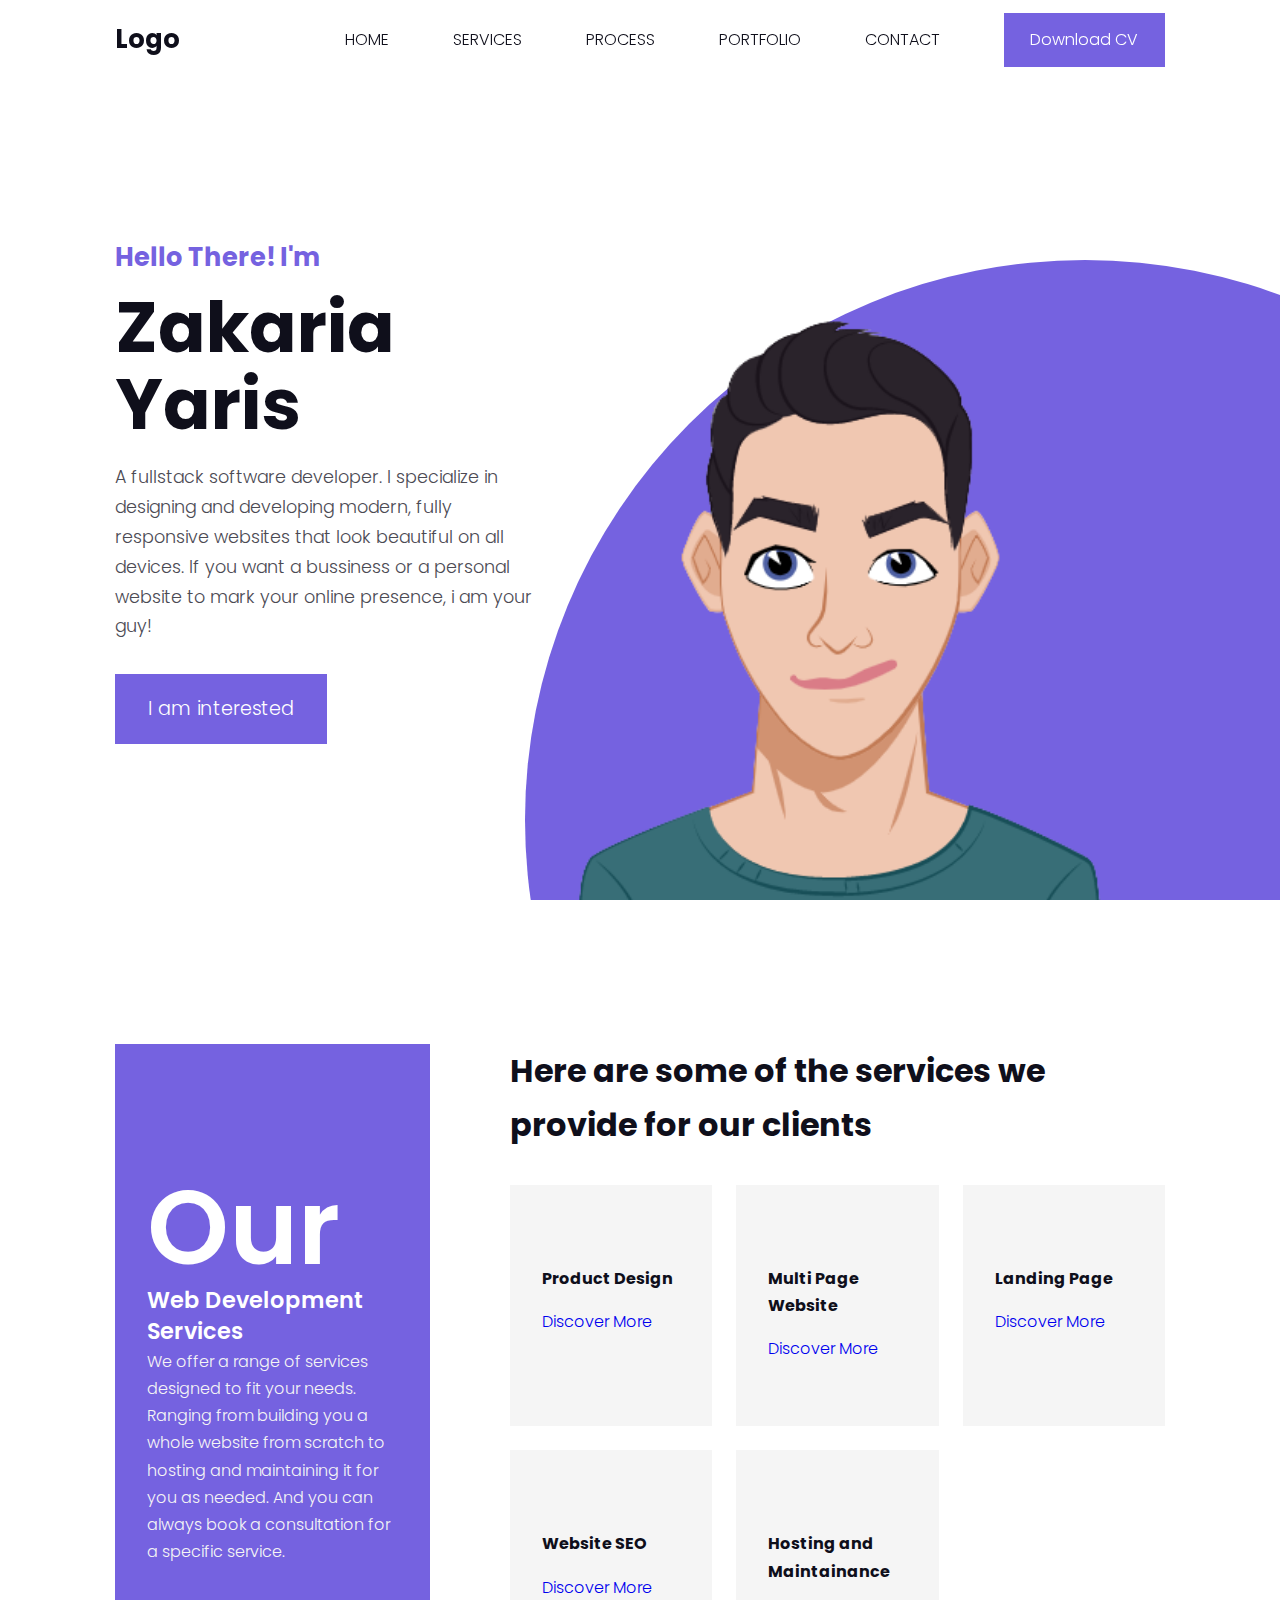
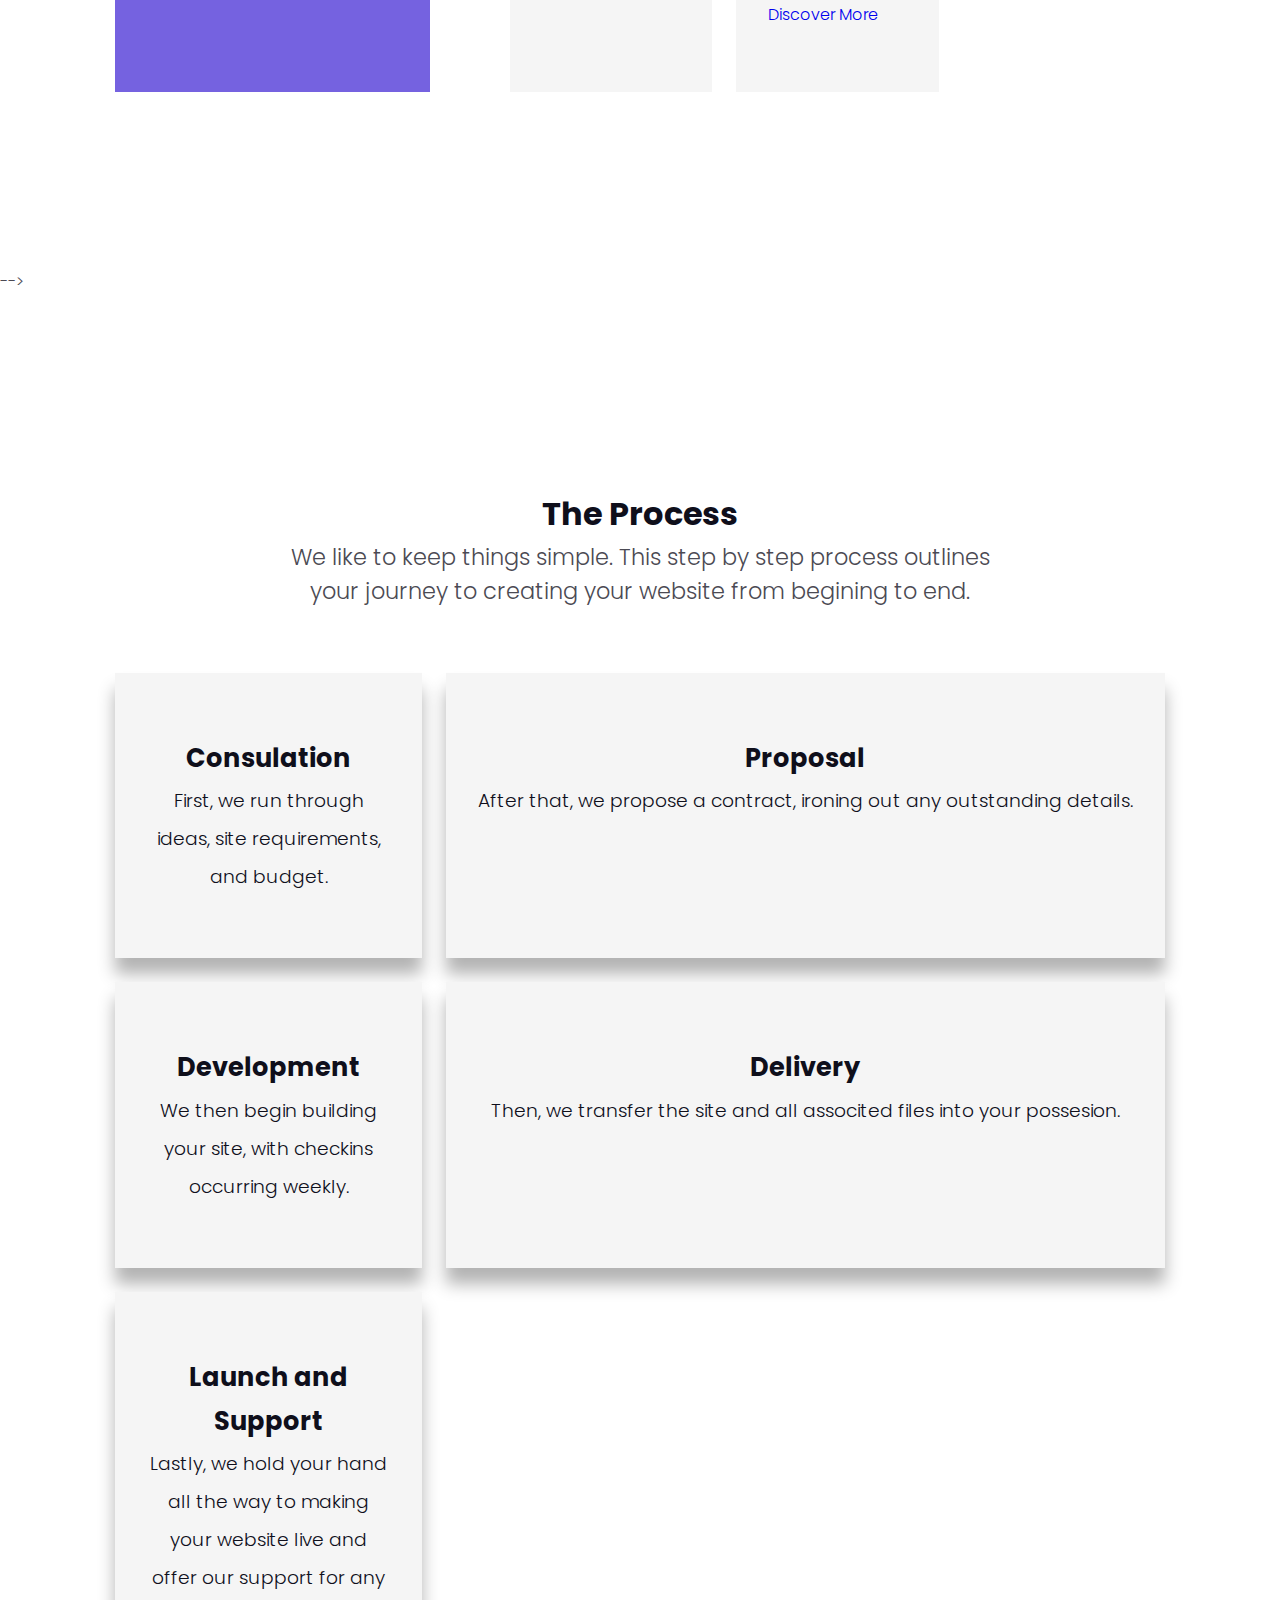
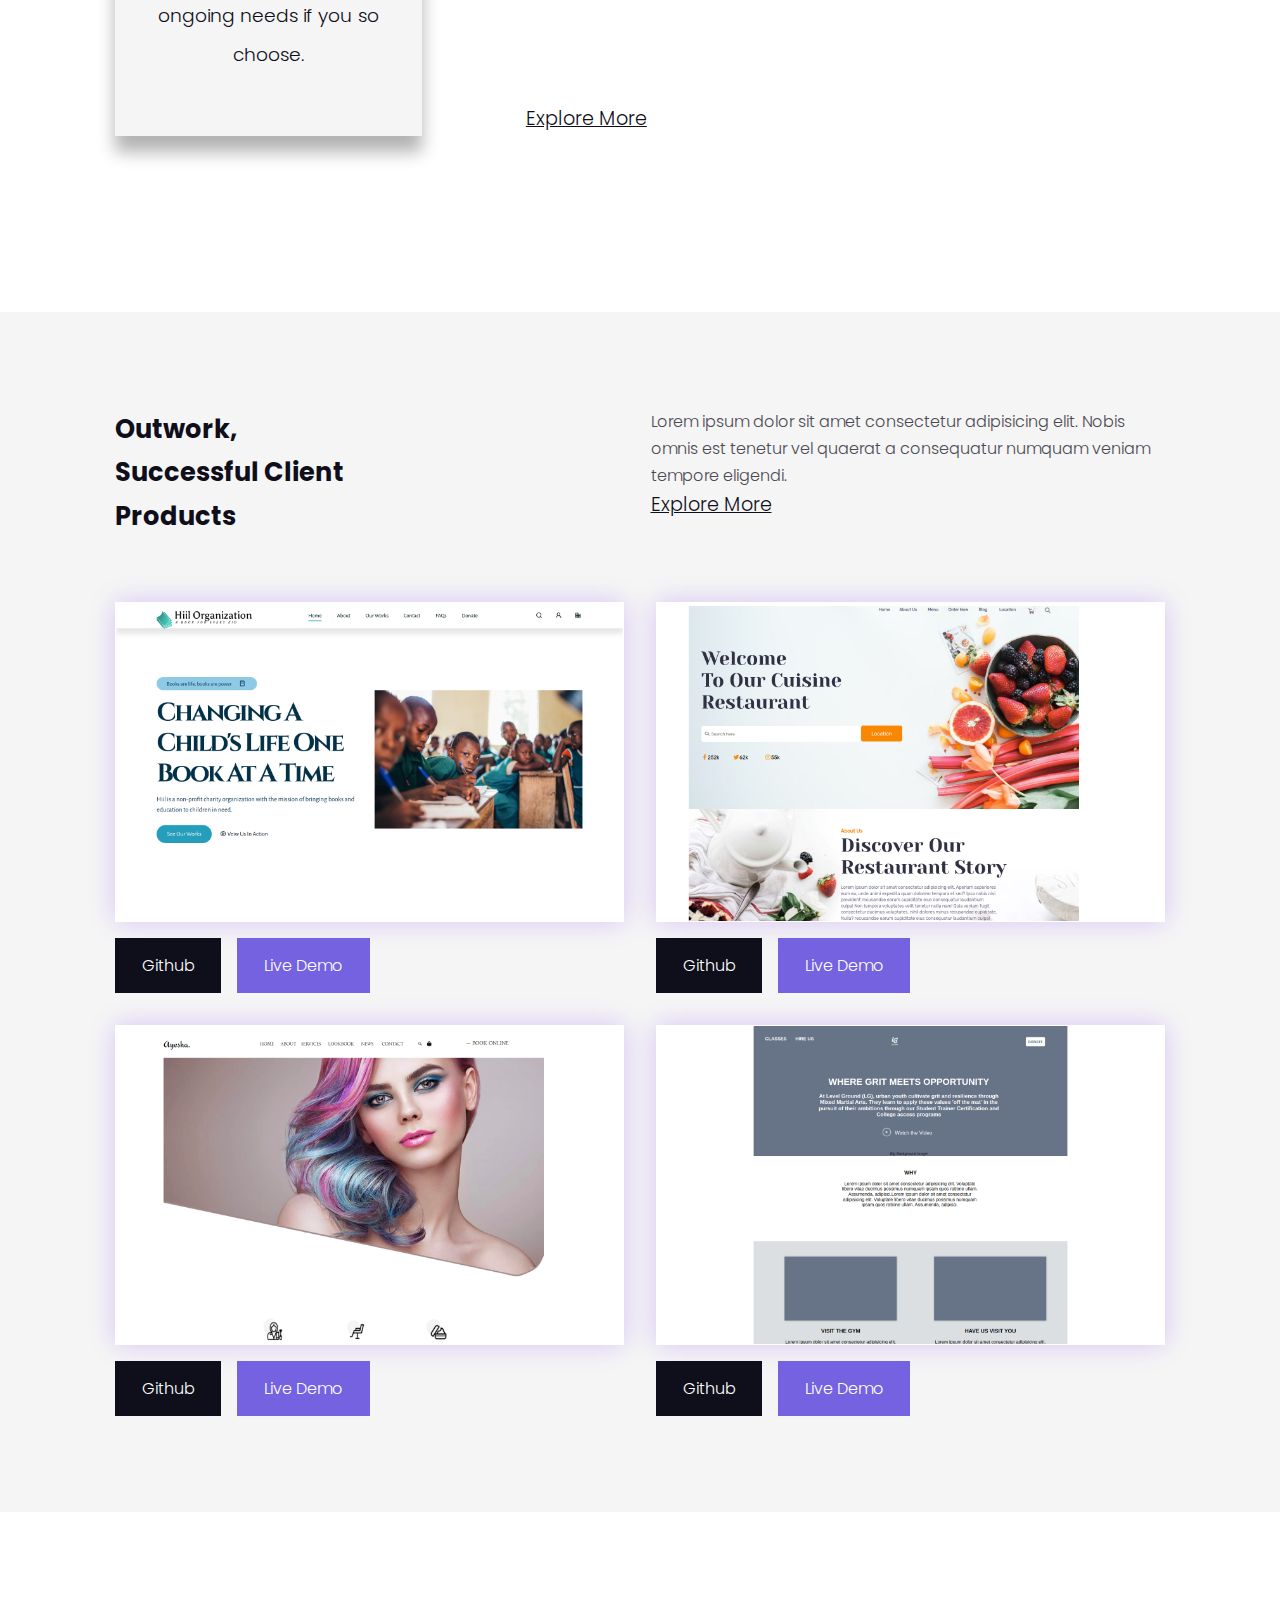
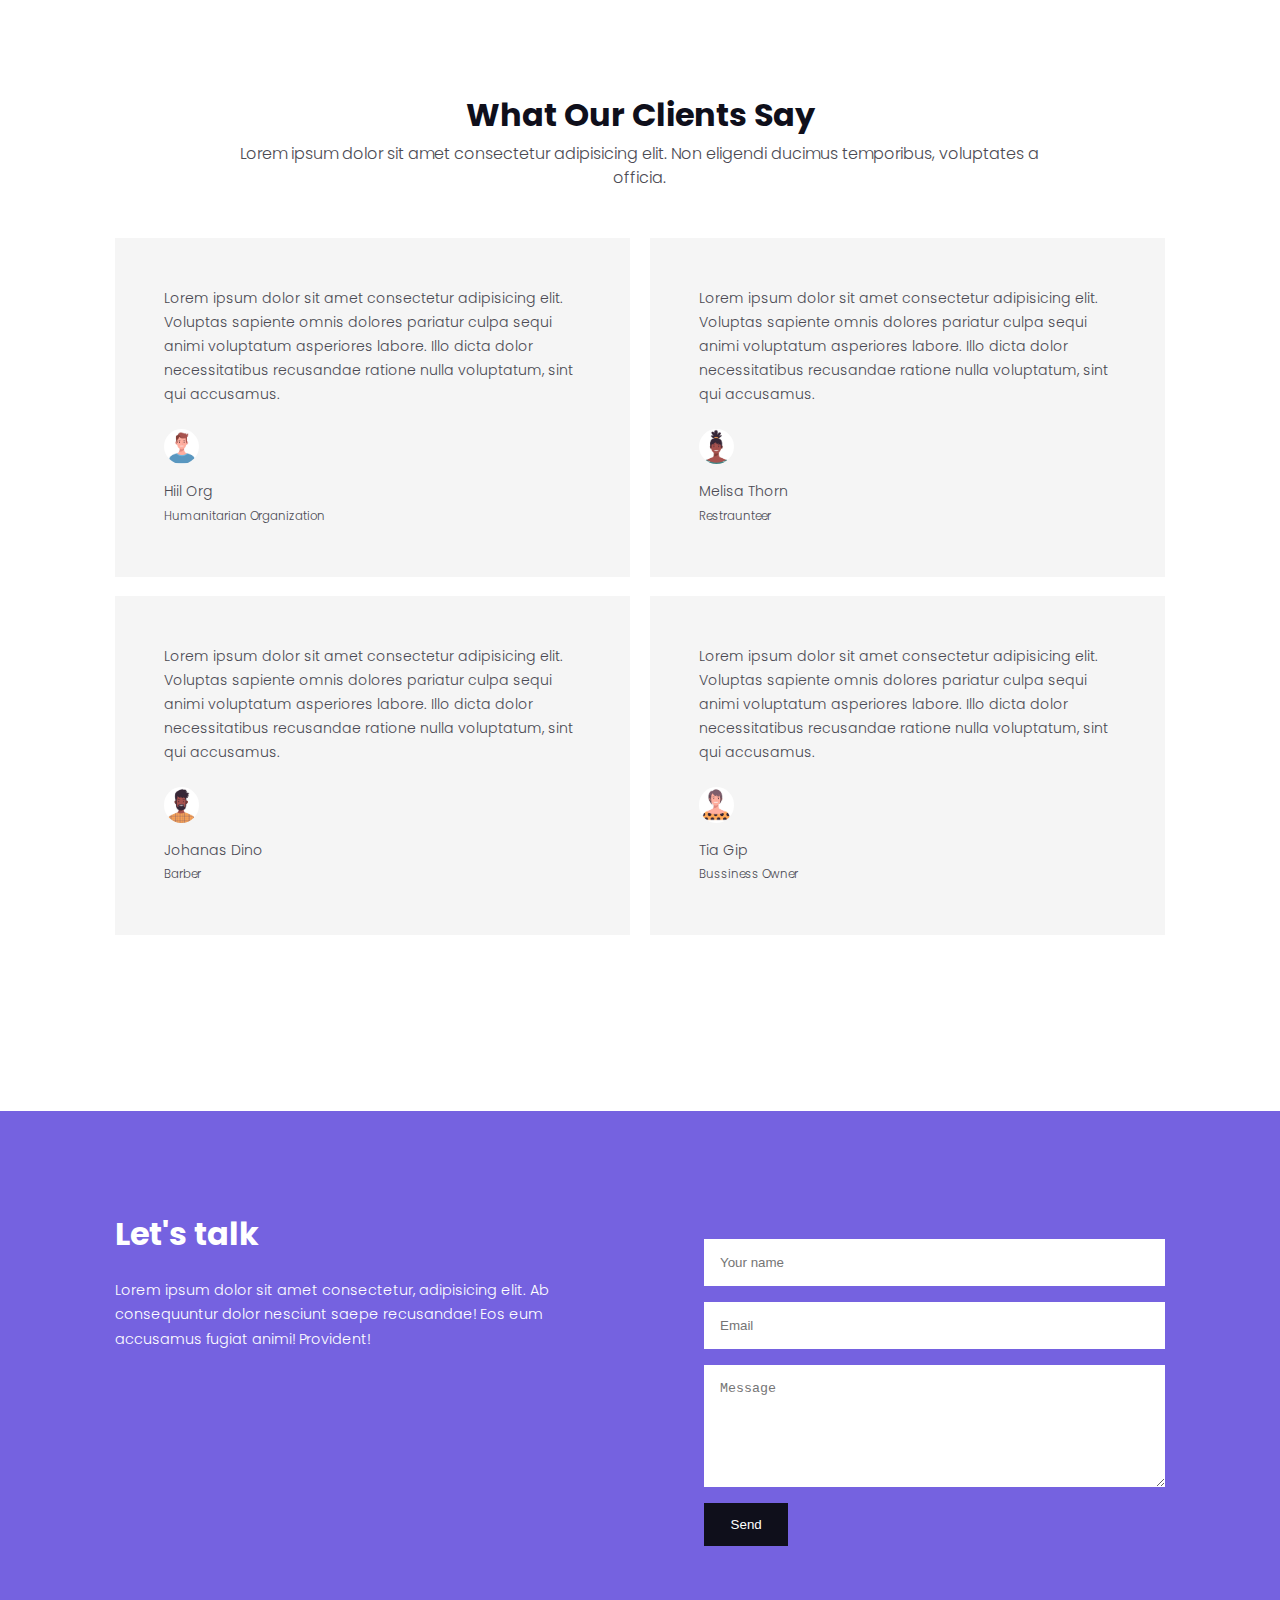
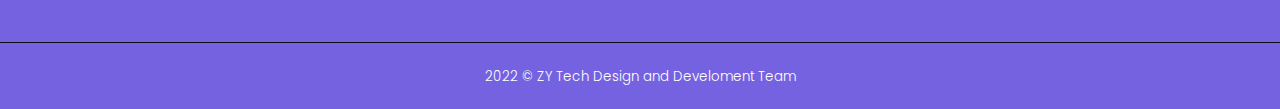
==== index.html @ 8daf188a "first commit" ====
<!DOCTYPE html>
<html lang="en">
<head>
    <meta charset="UTF-8">
    <meta http-equiv="X-UA-Compatible" content="IE=edge">
    <meta name="viewport" content="width=device-width, initial-scale=1.0">
    
    <!-- GOOGLE FONTS (POPPINS) -->
    <link rel="preconnect" href="https://fonts.googleapis.com">
    <link rel="preconnect" href="https://fonts.gstatic.com" crossorigin>
    <link href="https://fonts.googleapis.com/css2?family=Poppins:wght@300;400;500;600;700;800&display=swap" rel="stylesheet">


    <!-- ICONSCOUT CDN LINK -->
    <link rel="stylesheet" href="https://unicons.iconscout.com/release/v2.1.6/css/unicons.css">

    <!-- STYLESHEET -->
    <link rel="stylesheet" href="style.css">
    <title>Portfolio Website</title>
</head>
    <body>
        <nav>
            <div class="container nav__container">
                <a class="nav__logo" href="index.html">
                    <h3>Logo</h3>
                </a>

                <ul class="nav__menu">
                    <li><a href="index.html">HOME</a></li>
                    <li><a href="#services">SERVICES</a></li>
                    <li><a href="#process">PROCESS</a></li>
                    <li><a href="#portfolio">PORTFOLIO</a></li>
                    <li><a href="#contact">CONTACT</a></li>
                    <li><a href="images/cv.pdf" class="btn btn-primary" download="">
                        <i class="uil uil-download-alt"></i>Download CV</a>
                    </li>
                </ul>

                <button id="open-menu-btn"><i class="uil uil-bars"></i></button>
                <button id="close-menu-btn"><i class="uil uil-multiply"></i></button>
            </div>
        </nav>

        <!-- ================ END NAVBAR SECTION ================ -->



        <header>
            <div class="container header__container">

                <div class="header__left">
                    <div>
                        <h3>Hello There! I'm</h3>
                        <h1>Zakaria <br> Yaris</h1>
                        <p>A fullstack software developer. I specialize
                            in designing and developing modern, fully responsive
                            websites that look beautiful on all devices. If you want
                            a bussiness or a personal website to mark your online
                            presence, i am your guy!
                        </p>
                        <a class="btn btn-primary btn-lg" href="#contact">I am interested</a>
                    </div>
                </div>

                <div class="header__right">
                    <div class="header__image">
                        <img src="images/test.png" alt="my profile picture">
                        <!-- <img src="images/removebg-avatar.png" alt="my profile picture"> -->
                    </div>
                    <div class="header__right-bg"></div>
                    <ul class="header__socials">
                        <li><a href="#" target="_blank"><i class="uil uil-instagram"></i></a></li>
                        <li><a href="#" target="_blank"> <i class="uil uil-linkedin"></i></a></li>
                        <li><a href="#" target="_blank"><i class="uil uil-github"></i></a></li>
                        <li><a href="#" target="_blank"><i class="uil uil-twitter"></i></a></li>
                    </ul>
                </div>
            </div>
        </header>

        <!-- ================ END HEADER SECTION ================ -->

        <section id="services">
            <div class="container services__container">

                <div class="services__left">
                    <div>
                        <h1>Our</h1>
                        <h4>Web Development Services</h4>
                        <small>
                            We offer a range of services designed to fit your needs.
                            Ranging from building you a whole website from scratch to hosting
                            and maintaining it for you as needed. And you can always book a 
                            consultation for a specific service.
                        </small>
                    </div>
                </div>

                <div class="services__right">
                    <h2>
                        Here are some of the services we provide for our clients
                    </h2>
                    <div class="service__cards">

                        <div class="service__card">
                            <span class="service__card-icon"><i class="uil uil-layers-alt"></i></span>
                            <h5>Product Design</h5>
                            <a href="#">Discover More <i class="uil uil-arrow-right"></i></a>
                        </div>

                        <div class="service__card">
                            <span class="service__card-icon"><i class="uil uil-copy"></i></i></span>
                            <h5>Multi Page Website</h5>
                            <a href="#">Discover More <i class="uil uil-arrow-right"></i></a>
                        </div>

                        <div class="service__card">
                            <span class="service__card-icon"><i class="uil uil-layers"></i></span>
                            <h5>Landing Page</h5>
                            <a href="#">Discover More <i class="uil uil-arrow-right"></i></a>
                        </div>

                        <div class="service__card">
                            <span class="service__card-icon"><i class="uil uil-window"></i></span>
                            <h5>Website SEO</h5>
                            <a href="#">Discover More <i class="uil uil-arrow-right"></i></a>
                        </div>

                        <div class="service__card">
                            <span class="service__card-icon"><i class="uil uil-server"></i></span>
                            <h5>Hosting and Maintainance</h5>
                            <a href="#">Discover More <i class="uil uil-arrow-right"></i></a>
                        </div>

                    </div>
                </div>

            </div>
        </section> -->

        <!-- ================ END SERVICES SECTION ================ -->


        <section id="process">
            <div class="container process__container">
                <h2>The Process</h2>
                <p class="lead">We like to keep things simple. This step by step process 
                    outlines your journey to creating your website from begining 
                    to end.
                </p>

                <div class="process_cards">
                    <div class="process__card">
                        <h2><i class="uil uil-comment-medical"></i></h2>
                        <h3>Consulation</h3>
                        <small>
                            First, we run through ideas, site requirements, and budget.
                        </small>
                    </div>
    
                    <div class="process__card">
                        <h2><i class="uil uil-files-landscapes"></i></h2>
                        <h3>Proposal</h3>
                        <small>
                            After that, we propose a contract, ironing out any 
                            outstanding details.
                        </small>
                    </div>
    
                    <div class="process__card">
                        <h2><i class="uil uil-sliders-v"></i></h2>
                        <h3>Development</h3>
                        <small>
                            We then begin building your site, with checkins occurring weekly.
                        </small>
                    </div>
    
                    <div class="process__card">
                        <h2><i class="uil uil-parcel"></i></h2>
                        <h3>Delivery</h3>
                        <small>
                            Then, we transfer the site and all associted files into your possesion.
                        </small>
                    </div>
    
                    <div class="process__card last-process">
                        <h2><i class="uil uil-rocket"></i></h2>
                        <h3>Launch and Support</h3>
                        <small>
                            Lastly, we hold your hand all the way to making your website live
                            and offer our support for any ongoing needs if you so choose.
                        </small>
                    </div>

                    <a href="#">Explore More <i class="uil uil-arrow-right"></i></a>
                </div>

            </div>
        </section>


        <!-- ================ END PROCESS SECTION ================ -->


        <section id="portfolio">
            <div class="container portfolio__container">

                <div class="portfolio__head">
                    <h3>Outwork, Successful Client Products</h3>
                    <div class="portolio__head-right">
                        <p>
                            Lorem ipsum dolor sit amet consectetur adipisicing elit. 
                            Nobis omnis est tenetur vel quaerat a consequatur numquam 
                            veniam tempore eligendi.
                        </p>
                        <a href="#">Explore More <i class="uil uil-arrow-right"></i></a>
                    </div>
                </div>

                <div class="portfolio__projects">

                    <article class="portfolio__project">
                        <span class="portfolio__project-image">
                            <img src="images/project1.png" alt="image of a project website">
                        </span>
                        <div class="portfolio__cta">
                            <a class="btn" href="#" target="_blank">Github</a>
                            <a class="btn btn-primary" href="#" target="_blank">Live Demo</a>
                        </div>
                    </article>

                    <article class="portfolio__project">
                        <span class="portfolio__project-image">
                            <img src="images/project2.png" alt="image of a project website">
                        </span>
                        <div class="portfolio__cta">
                            <a class="btn" href="#" target="_blank">Github</a>
                            <a class="btn btn-primary" href="#" target="_blank">Live Demo</a>
                        </div>
                    </article>

                    <article class="portfolio__project">
                        <span class="portfolio__project-image">
                            <img src="images/project3.png" alt="image of a project website">
                        </span>
                        <div class="portfolio__cta">
                            <a class="btn" href="#" target="_blank">Github</a>
                            <a class="btn btn-primary" href="#" target="_blank">Live Demo</a>
                        </div>
                    </article>

                    <article class="portfolio__project">
                        <span class="portfolio__project-image">
                            <img src="images/project4.png" alt="image of a project website">
                        </span>
                        <div class="portfolio__cta">
                            <a class="btn" href="#" target="_blank">Github</a>
                            <a class="btn btn-primary" href="#" target="_blank">Live Demo</a>
                        </div>
                    </article>

                </div>

            </div>
        </section>

        <!-- ================ END PORTFOLIO SECTION ================ -->


        <section id="testmonials">
            <h2>What Our Clients Say</h2>
            <p class="lead">
                Lorem ipsum dolor sit amet consectetur adipisicing elit. 
                Non eligendi ducimus temporibus, voluptates a officia.
            </p>
            <div class="container testmonials__container">

                <article class="testmonial">
                    <p>
                        Lorem ipsum dolor sit amet consectetur adipisicing elit. 
                        Voluptas sapiente omnis dolores pariatur culpa sequi animi 
                        voluptatum asperiores labore. Illo dicta dolor necessitatibus 
                        recusandae ratione nulla voluptatum, sint qui accusamus.
                    </p>
                    <div class="testmonial__client">
                        <span class="avatar">
                            <img src="images/avatar1.jpg" alt="">
                        </span>
                        <div class="testmonial__work">
                            <p>Hiil Org</p>
                            <small>Humanitarian Organization</small>
                        </div>
                    </div>
                </article>

                <article class="testmonial">
                    <p>
                        Lorem ipsum dolor sit amet consectetur adipisicing elit. 
                        Voluptas sapiente omnis dolores pariatur culpa sequi animi 
                        voluptatum asperiores labore. Illo dicta dolor necessitatibus 
                        recusandae ratione nulla voluptatum, sint qui accusamus.
                    </p>
                    <div class="testmonial__client">
                        <span class="avatar">
                            <img src="images/avatar3.jpg" alt="">
                        </span>
                        <div class="testmonial__work">
                            <p>Melisa Thorn</p>
                            <small>Restraunteer</small>
                        </div>
                    </div>
                </article>

                <article class="testmonial">
                    <p>
                        Lorem ipsum dolor sit amet consectetur adipisicing elit. 
                        Voluptas sapiente omnis dolores pariatur culpa sequi animi 
                        voluptatum asperiores labore. Illo dicta dolor necessitatibus 
                        recusandae ratione nulla voluptatum, sint qui accusamus.
                    </p>
                    <div class="testmonial__client">
                        <span class="avatar">
                            <img src="images/avatar2.jpg" alt="">
                        </span>
                        <div class="testmonial__work">
                            <p>Johanas Dino<p>
                            <small>Barber</small>
                        </div>
                    </div>
                </article>

                <article class="testmonial">
                    <p>
                        Lorem ipsum dolor sit amet consectetur adipisicing elit. 
                        Voluptas sapiente omnis dolores pariatur culpa sequi animi 
                        voluptatum asperiores labore. Illo dicta dolor necessitatibus 
                        recusandae ratione nulla voluptatum, sint qui accusamus.
                    </p>
                    <div class="testmonial__client">
                        <span class="avatar">
                            <img src="images/avatar4.jpg" alt="">
                        </span>
                        <div class="testmonial__work">
                            <p>Tia Gip<p>
                            <small>Bussiness Owner</small>
                        </div>
                    </div>
                </article>

            </div>
        </section>


        <!-- ================ END TESTMONIAL SECTION ================ -->


        <section id="contact">
            <div class="container contact__container">
                <div class="contact__left">
                    <h2>Let's talk</h2>
                    <p>Lorem ipsum dolor sit amet consectetur, adipisicing elit. 
                        Ab consequuntur dolor nesciunt saepe recusandae! Eos 
                        eum accusamus fugiat animi! Provident!
                    </p>
                    <ul class="contact__socials">
                        <li><a href="#" target="_blank"><i class="uil uil-instagram"></i></a></li>
                        <li><a href="#" target="_blank"> <i class="uil uil-linkedin"></i></a></li>
                        <li><a href="#" target="_blank"><i class="uil uil-github"></i></a></li>
                        <li><a href="#" target="_blank"><i class="uil uil-twitter"></i></a></li>
                    </ul>
                </div>

                <form action="https://formspree.io/f/mrgjlepg" method="post">
                    <input type="text" name="name" placeholder="Your name" required>
                    <input type="email" name="email" placeholder="Email" required>
                    <textarea name="message" rows="6" placeholder="Message" required></textarea>
                    <button class="btn" type="submit">Send <i class="uil uil-arrow-right"></i></button>
                </form>
            </div>
        </section>

        <footer>
            <small>2022 &copy; ZY Tech Design and Develoment Team</small>
        </footer>


        <script src="script.js"></script>
    </body>
</html>
---- style.css ----
* {
    margin: 0;
    padding: 0;
    outline: 0;
    border: 0;
    text-decoration: none;
    list-style: none;
    box-sizing: border-box;
}

:root {
    --color-primary: #7562e0;
    --color-primary-variant: rgba(102, 0, 255, 0.2);
    --color-white: #fff;
    --color-light: #f5f5f5;
    --color-black: #0f0f1b;
    --color-dark: #4b4a53;

    --container-width-lg: 82%;
    --container-width-md: 90%;
    --container-width-sm: 92%;
}

html {
    scroll-behavior: smooth;
}

body {
    font-family: 'Poppins', sans-serif;
    font-weight: 300;
    color: var(--color-dark);
    line-height: 1.7;
}

h1, h2, h3, h4, h5 {
    color: var(--color-black);
}

h1 {
    font-size: 4.4rem;
    line-height: 1.1;
}

h2 {
    font-size: 2rem;
}

h3 {
    font-size: 1.6rem;
}

h4 {
    font-size: 1.4rem;
}

h5 {
    font-size: 1rem;
}

.lead {
    text-align: center;
    width: 63%;
    line-height: 1.5;
    margin: 0 auto 3rem;
}

img {
    width: 100%;
    object-fit: cover;
}

.container {
    width: var(--container-width-lg);
    max-width: 1800px;
    margin: 0 auto;
}

section {
    padding: 6rem 0;
    margin: 5rem 0;
}

.btn {
    background: var(--color-black);
    color: var(--color-white);
    display: inline-block;
    padding: 0.8rem 1.6rem;
    width: fit-content;
    border: 1px solid transparent;
    cursor: pointer;
    transition: all 400ms ease;
}

.btn:hover {
    background: var(--color-light);
    color: var(--color-black);
}

.btn-primary {
    background: var(--color-primary);
    color: var(--color-white);
}

.btn-primary:hover {
    border-color: var(--color-primary);
    background: var(--color-light);
    color: var(--color-primary);
}

.btn-lg {
    padding: 1.1rem 2rem;
    font-size: 1.2rem;
}


/* ================ NAVBAR SECTION ================ */
nav {
    width: 100vw;
    height: 5rem;
    display: grid;
    place-items: center;
    position: fixed;
    z-index: 2;
}

/* Chnages navbar style on scroll using javascript */

.window-scroll {
    background: var(--color-black);
    box-shadow: 0 1.5rem 1.5rem rgba(36, 0, 64, 0.2);
}

.window-scroll a, .window-scroll .nav__logo h3 {
    color: var(--color-white);
}

nav a {
    color: var(--color-black);
    font-size: 1rem;
    transition: all 400ms ease;
}

nav a:hover {
    color: var(--color-primary);
}

.nav__container {
    display: flex;
    justify-content: space-between;
    align-items: center;
}

/* OPEN AND CLOSE BUTTONS FOR TABLETS AND PHONES */
nav button {
    display: none;
}

.nav__menu {
    display: flex;
    justify-content: space-between;
    align-items: center;
    gap: 4rem;
}


/* ================ HEADER SECTION ================ */
header {
    height: calc(100vh - 5rem);
    position: relative;
    top: 5rem;
    display: grid;
    place-items: center;
    overflow: hidden;
}

.header__container {
    display: grid;
    grid-template-columns: 40% 60%;
    height: 100%;
}

.header__left {
    display: flex;
    align-items: center;
    height: 100%;
}

.header__left h3 {
    color: var(--color-primary);
    margin-bottom: 0.6rem;
}

.header__left p {
    font-size: 1.1rem;
    margin: 1.2rem 0 2rem;
}

.header__right {
    position: relative;
    height: 100%;
}

.header__socials {
    position: absolute;
    right: 0rem;
    bottom: 12rem;
    display: flex;
    flex-direction: column;
    gap: 1.2rem;
    font-size: 1.2rem;
}

.header__socials a {
    color: var(--color-white);
    transition: all 400ms ease;
}

.header__socials a:hover {
    color: var(--color-black);
}

.header__right-bg {
    width: 70rem;
    height: 70rem;
    border-radius: 50%;
    background: var(--color-primary);
    position: absolute;
    right: -30rem;
    bottom: -30rem;
}

.header__right .header__image {
    width: 97%;
    position: absolute;
    bottom: -1rem;
    z-index: 1;
}


/* ================ SERVICES SECTION ================ */
section#services {
    margin-top: 8rem;
}

.services__container {
    display: grid;
    grid-template-columns: 30% auto;
    gap: 5rem;
}

.services__container .services__left {
    display: flex;
    align-items: center;
    padding: 2rem;
    background: var(--color-primary);
    color: var(--color-light);
}

.services__container .services__left h1 {
    font-size: 6.5rem;
    font-weight: 600;
    color: var(--color-white);
}

.services__container .services__left h4 {
    line-height: 1.4;
    font-weight: 600;
    color: var(--color-white);
}

.services__container .services__left small {
    font-size: 1rem;
}

.services__container .services__right h2 {
    margin-bottom: 2rem;
}

.services__right .service__cards {
    display: grid;
    grid-template-columns: repeat(3, 1fr);
    gap: 1.5rem;
}

.services__right .service__cards .service__card {
    background: var(--color-light);
    padding: 4rem 2rem;
    transition: all 400ms ease;
    /* cursor: default; */
}

.services__right .service__cards .service__card:hover {
    background: var(--color-primary);
    color: var(--color-light);
}

.services__right .service__cards .service__card:hover * {
    color: var(--color-white);
    transition: all 400ms ease;
}

.service__card .service__card-icon {
    font-size: 2rem;
}

.service__card h5 {
    margin: 1rem 0;
}

.service__card:hover a {
    margin-left: 1rem;
}


/* ================ PROCESS SECTION ================ */
section#process .process__container {
    padding-top: 1rem;
    display: grid;
    place-items: center;
    font-size: 1.4rem;
}

section#process .process__container p {
    width: 67%;
    margin-bottom: 4rem;
}


section#process .process_cards {
    display: grid;
    grid-template-columns: 1fr auto;
    gap: 1.5rem;
}

section#process .process_cards .process__card {
    text-align: center;
    background: var(--color-light);
    padding: 4rem 2rem;
    transition: all 400ms ease;
    cursor: default;
    box-shadow: 0 1rem 1rem rgba(0, 0, 0, 0.3);
}

section#process .process_cards .process__card small {
    color: var(--color-black);
}

section#process .process_cards .process__card:hover {
    background: var(--color-primary-variant);
    margin-left: 2rem;
}

section#process .process_cards a {
    margin-left: 5rem;
    align-self: end;
    font-size: 1.2rem;
    color: var(--color-black);
    text-decoration: underline;
}


/* ================ PORTFOLIO SECTION ================ */
section#portfolio {
    background: var(--color-light);
}

.portfolio__head {
    display: flex;
    justify-content: space-between;
    gap: 4rem;
}

.portfolio__head h3 {
    width: 25%;
}

.portolio__head-right {
    width: 49%;
}

.portolio__head-right a {
    margin-top: 1.4rem;
    font-size: 1.2rem;
    color: var(--color-black);
    text-decoration: underline;
    transition: all 400ms ease;
}

.portolio__head-right a:hover {
    margin-left: 1rem;
}

.portfolio__projects {
    margin-top: 4rem;
    display: grid;
    grid-template-columns: 1fr 1fr;
    gap: 2rem;
}

.portfolio__project {
    display: flex;
    flex-direction: column;
    align-items: space-between;
    gap: 1rem;
}

.portfolio__project-image {
    height: 20rem;
    display: block;
    border: 1px solid var(--color-white);
    overflow: hidden;
    box-shadow: 0 0 1.6rem var(--color-primary-variant);
    transition: all 400ms ease;
}

.portfolio__project-image img {
    transform: 0;
    transition: all 11s ease;
}

.portfolio__project-image:hover {
    box-shadow: none;
}

.portfolio__cta {
    display: flex;
    gap: 1rem;
}

/* 20rem because project image height is 20rem */
.portfolio__project-image:hover img {
    transform: translateY(calc(-100% + 18rem));
}


/* ================ TESTMONIALS SECTION ================ */
#testmonials > h2 {
    text-align: center;
}

.testmonials__container {
    display: grid;
    grid-template-columns: 1fr 1fr;
    gap: 1.2rem;
}

.testmonial {
    display: flex;
    flex-direction: column;
    gap: 1.4rem;
    background: var(--color-light);
    padding: 3rem;
    font-size: 0.88rem;
    border: 1px solid transparent;
}

.testmonial:hover {
    background: transparent;
    border-color: var(--color-primary-variant);
    color: var(--color-primary);
    box-shadow: 0 3rem 2rem var(--color-primary-variant);
    cursor: default;
    transition: all 400ms ease;
    z-index: 1;
}

.testmonial .avatar {
    display: block;
    width: 2.2rem;
    height: 2.2rem;
    border-radius: 50%;
    overflow: hidden;
}

.testmonial__work {
    margin-top: 1rem;
}


/* ================ FOOTER (CONTACT) SECTION ================ */
section#contact {
    background: var(--color-primary);
    color: var(--color-white);
    margin: 0;
}

section#contact .contact__container {
    display: grid;
    grid-template-columns: 1fr 1fr;
    gap: 8rem;
    font-size: 0.9rem;
}

section#contact .contact__container h2 {
    color: var(--color-white);
}

section#contact .contact__container p {
    margin: 1rem 0 2rem;
}

section#contact .contact__socials {
    display: flex;
    gap: 1rem;
}

section#contact .contact__socials a {
    font-size: 1.4rem;
    color: var(--color-white);
    transition: all 400ms ease;
}

section#contact .contact__socials a:hover {
    color: var(--color-black);
}

form {
    display: flex;
    flex-direction: column;
    gap: 1rem;
    margin-top: 2rem;
}

form input, form textarea {
    padding: 1rem;
}

footer {
    text-align: center;
    background: var(--color-primary);
    padding: 1.2rem 0;
    color: var(--color-white);
    border-top: 1px solid var(--color-black);
}



/* ================ MEDIA QUERIES ================ */
/* ================ TABLETS ================ */
@media screen and (max-width: 1024px) {
    h1 {
        font-size: 3.6rem;
    }

    h2 {
        font-size: 1.6rem;
    }

    .container {
        max-width: var(--container-width-md);
    }

    .lead {
        margin-top: 0.6rem;
    }

    /* ================ NAVBAR SECTION ================ */
    nav {
        background: var(--color-black);
    }

    .nav__container {
        position: relative;
        width: 100vw;
    }

    .nav__logo h3 {
        color: var(--color-white);
        margin-left: 2rem;
    }

    .nav__menu {
        position: fixed;
        top: 5rem;
        right: 0;
        height: fit-content;
        width: 18rem;
        flex-direction: column;
        gap: 0;
        z-index: 3;
        display: none;
        perspective: 400px;
    }

    .nav__menu li {
        width: 100%;
        height: 5.4rem;
        animation: flipNavMenu 200ms ease forwards;
        transform-origin: top;
    }

    .nav__menu li:nth-child(2) {
        animation-delay: 100ms;
    }

    .nav__menu li:nth-child(3) {
        animation-delay: 200ms;
    }

    .nav__menu li:nth-child(4) {
        animation-delay: 300ms;
    }

    .nav__menu li:nth-child(5) {
        animation-delay: 400ms;
    }

    .nav__menu li:nth-child(6) {
        animation-delay: 500ms;
    }

    @keyframes flipNavMenu {
        from {
            transform: rotateX(90deg);
            opacity: 0;
        }

        to {
            transform: rotateX(0deg);
        }
    }

    .nav__menu li a {
        background: var(--color-primary);
        box-shadow: -2rem 2rem 2rem rgba(0, 0, 0, 0.2);
        color: var(--color-white);
        width: 100%;
        height: 100%;
        display: flex;
        align-items: center;
        justify-content: center;
    }

    .nav__menu li a:hover {
        background: var(--color-light);
        color: var(--color-black);
    }

    nav button {
        display: inline-block;
        margin-right: 1.4rem;
        background: transparent;
        color: var(--color-white);
        cursor: pointer;
        font-size: 2rem;
    }

    nav button#close-menu-btn {
        display: none;
    }


    /* ================ HEADER SECTION ================ */
    header {
        height: 100%;
        padding: 14rem 0 0;
    }

    .header__container {
        align-items: flex-end;
        height: 100%;
    }

    .header__left {
        margin-bottom: 6rem;
    }

    .header__right {
        align-items: flex-end;
        height: 100%;
    }

    .header__right-bg {
        width: 30rem;
        height: 30rem;
        right: 50%;
        bottom: 50%;
        transform: translate(50%, 50%);
    }

    .header__right .header__image {
        bottom: 2.4rem;
        width: 100%;
    }

    .header__right .header__socials {
        right: -1rem;
        bottom: 12rem;
    }

    .header__right .header__socials a {
        color: var(--color-primary);
    }


    /* ================ SERVICES SECTION ================ */
    .services__container {
        grid-template-columns: 1fr;
    }

    .services__container .services__left {
        display: none;
    }

    .services__container .service__cards {
        gap: 1rem;
    }

    /* ================ PROCESS SECTION ================ */
    section#process .process_cards {
        display: grid;
        grid-template-columns: 1fr 1fr;
        width: 90%;

    }


    /* ================ PORTFOLIO SECTION ================ */
    section#portfolio .portfolio__head > h3 {
        width: 40%;
    }

    section#portfolio .portolio__head-right {
        width: auto;
    }


    /* ================ PORTFOLIO SECTION ================ */
    .testmonials__container {
        grid-template-columns: 1fr;
        gap: 1rem;
        width: 80%;
    }


    /* ================ PORTFOLIO SECTION ================ */
    section#contact .contact__container {
        gap: 2rem;
    }

    section#contact .contact__socials a {
        font-size: 2rem;
    }

}

/* ================ MEDIA QUERIES ================ */
/* ================ PHONES ================ */
@media screen and (max-width: 600px) {
    .container {
        max-width: var(--container-width-sm);
    }

    section {
        padding: 4rem 0;
        margin: 4rem 0;
    }

    h1 {
        font-size: 2.8rem;
    }

    h2 {
        font-size: 1.4rem;
    }

    h3 {
        font-size: 1.2rem;
    }

    .btn-lg {
        font-size: 1rem;
    }

    .lead {
        width: var(--container-width-sm);
    }


    /* ================ NAVBAR SECTION ================ */
    nav button {
        margin: 0;
        font-size: 1.6rem;
    }

    .nav__container .nav__logo h3 {
        margin-left: 4px;
    }


    /* ================ HEADER SECTION ================ */
    header {
        height: 100vh;
        padding: 0;
    }

    .header__container {
        grid-template-columns: 1fr;
        margin-top: 4.4rem;
        gap: 0;
    }

    .header__left {
        text-align: center;
        margin-bottom: 4rem;
    }

    .header__left p {
        margin: 0.5rem 0 1.2rem;
    }

    .header__image {
        position: relative;
        top: -5rem;
        right: -4rem;
    }

    .header__image img {
        width: 60%;
    }

    .header__right .header__socials {
        bottom: 14rem;
    }

    .header__right-bg {
        bottom: 5%;
        width: 13rem;
        height: 13rem;
    }


    /* ================ SERVICES SECTION ================ */
    .services__container {
        display: grid;
        grid-template-columns: 1fr;
    }

    .services__right .service__cards {
        display: grid;
        grid-template-columns: 1fr;
    }


    /* ================ PROCESS SECTION ================ */
    section#process .process__container {
        display: grid;
        font-size: 1.4rem;
        width: 100%;
    }
    
    section#process .process_cards {
        grid-template-columns: 1fr;
    }


    /* ================ PORTFOLIO SECTION ================ */
    .portfolio__head {
        display: grid;
        grid-template-columns: 1fr;
        gap: 1rem;
    }

    section#portfolio .portfolio__head p {
        margin-bottom: 1rem;
    }

    section#portfolio .portfolio__head h3 {
        width: 100%;
    }

    section#portfolio .portfolio__projects {
        display: grid;
        grid-template-columns: 1fr;
    }


    /* ================ FOOTER (CONTACT) SECTION ================ */
    .testmonial {
        padding: 1rem;
    }


    /* ================ FOOTER (CONTACT) SECTION ================ */
    section#contact .contact__container {
        display: grid;
        grid-template-columns: 1fr;
        gap: 2rem;
        text-align: center;
    }

    section#contact .contact__socials {
        justify-content: center;
    }

}
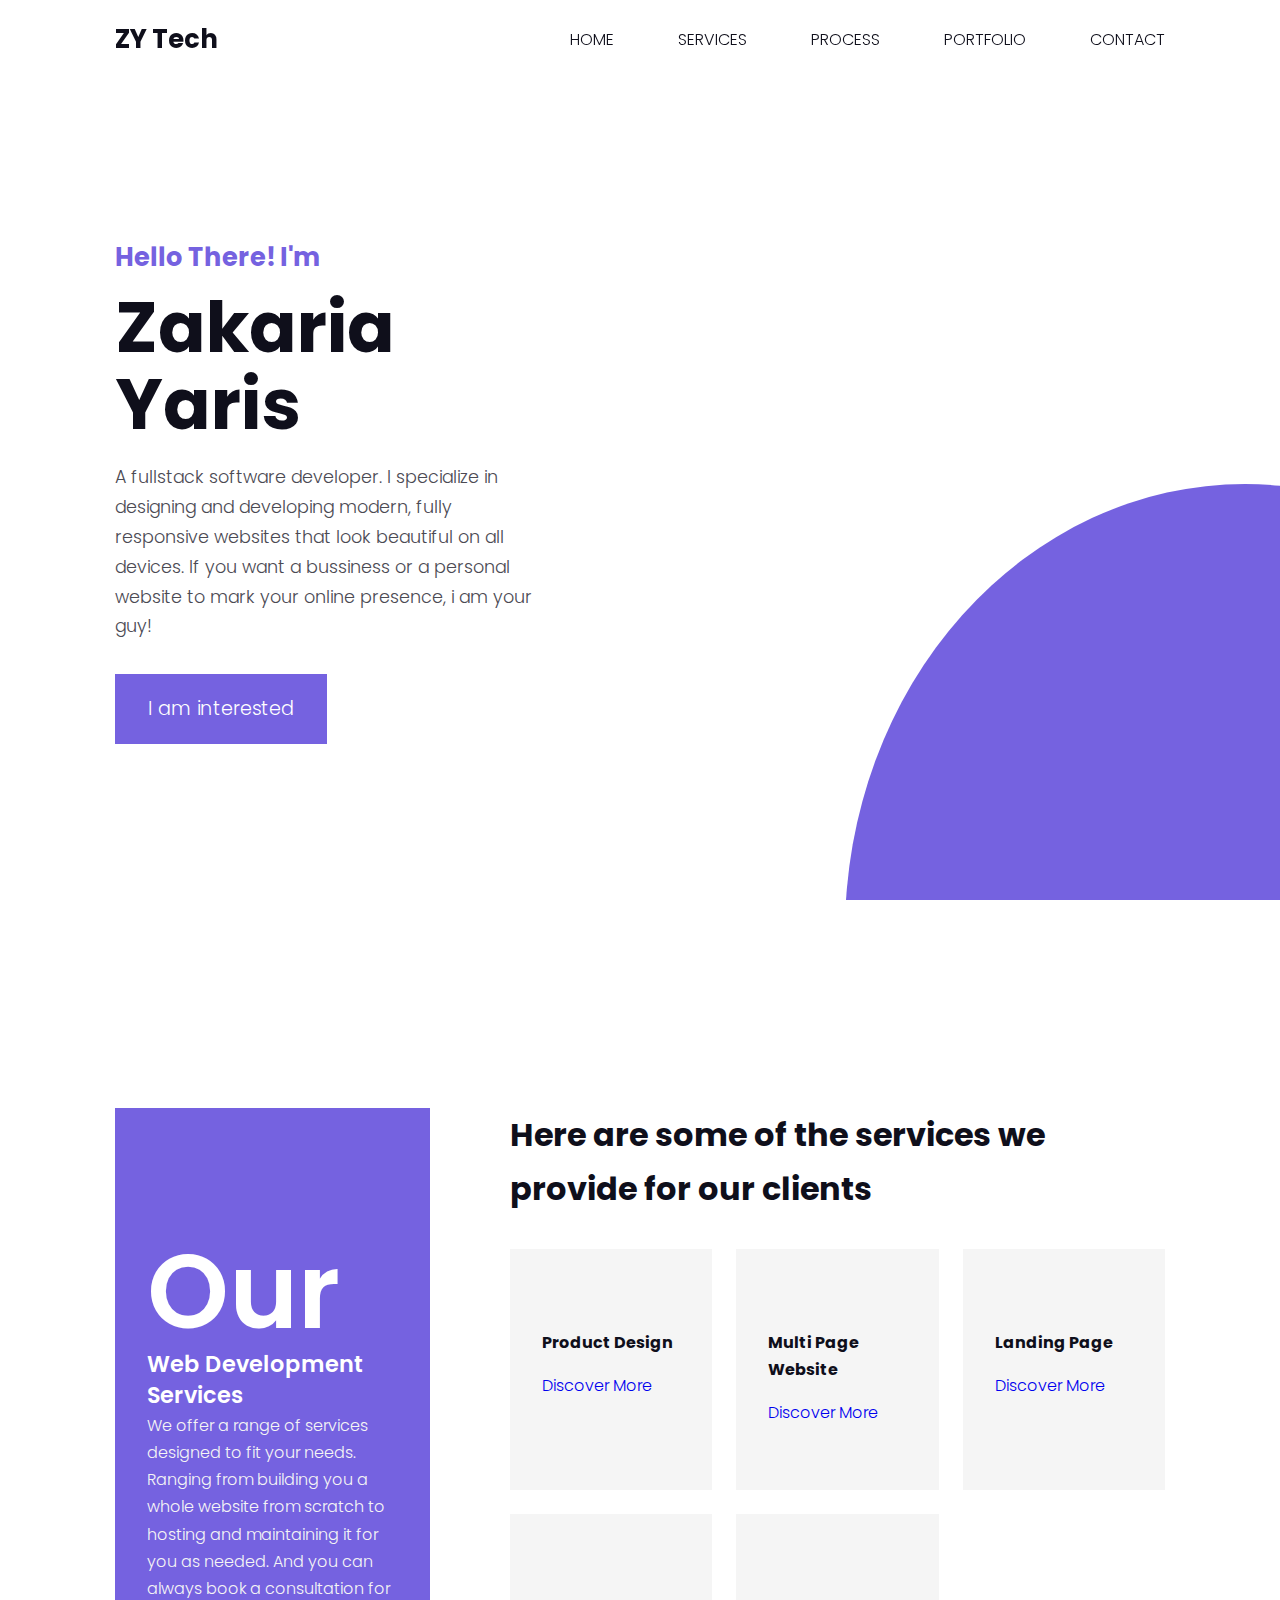
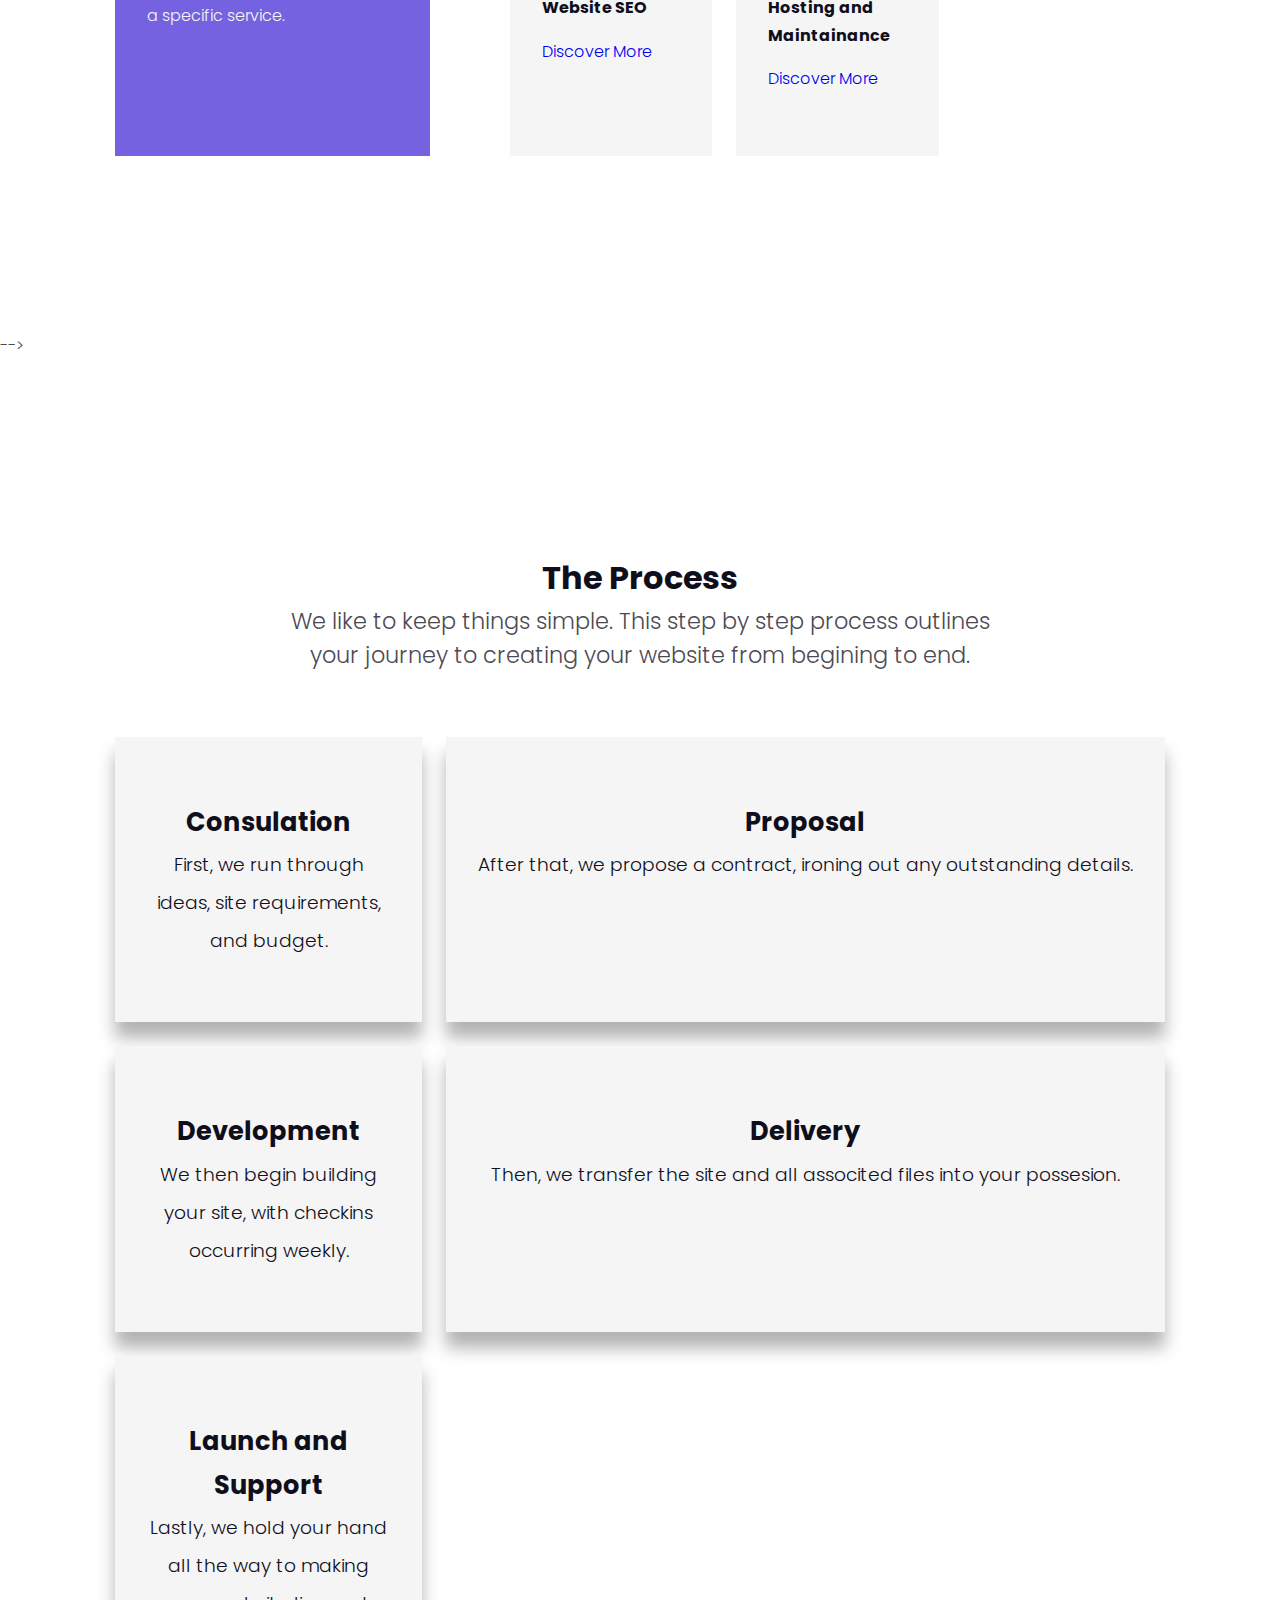
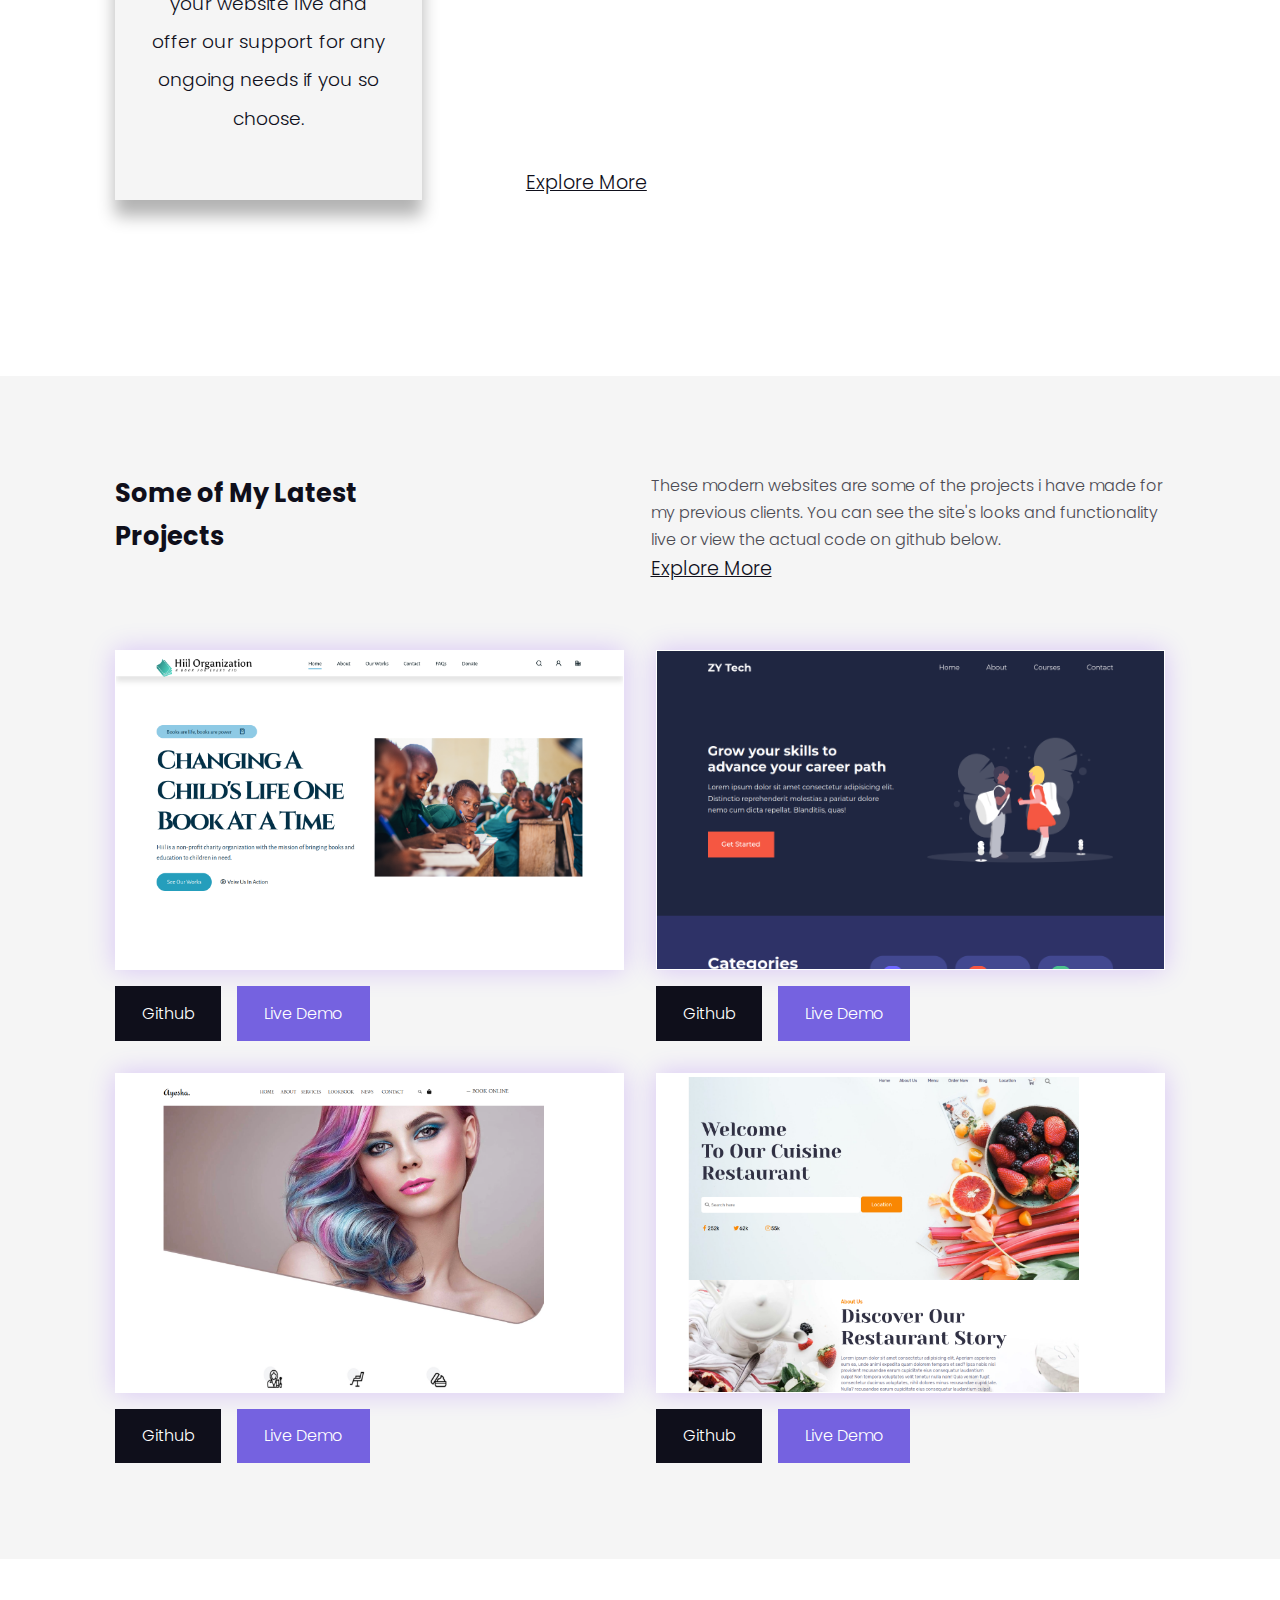
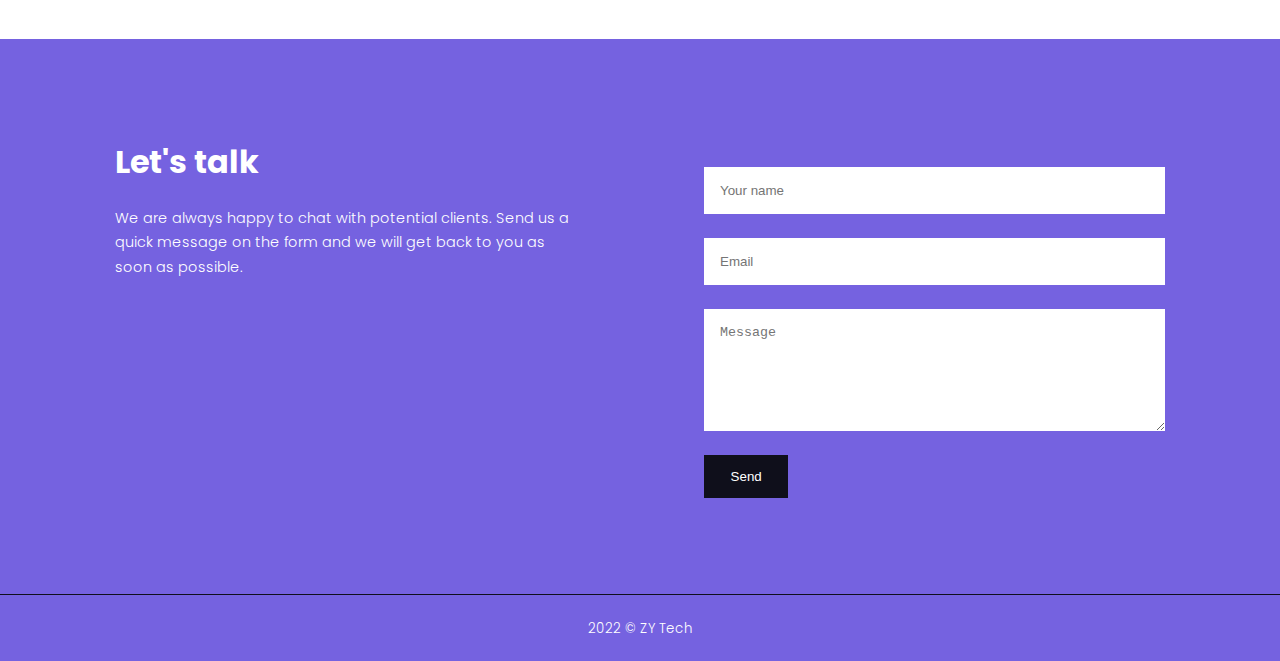
==== commit 6bcc8a53: "added services page" ====
--- a/index.html
+++ b/index.html
@@ -4,6 +4,9 @@
     <meta charset="UTF-8">
     <meta http-equiv="X-UA-Compatible" content="IE=edge">
     <meta name="viewport" content="width=device-width, initial-scale=1.0">
+
+    <!-- FAVICON OF MY LOGO -->
+    <link rel="icon" type="image/x-icon" href="/images/favicon.ico">
     
     <!-- GOOGLE FONTS (POPPINS) -->
     <link rel="preconnect" href="https://fonts.googleapis.com">
@@ -15,14 +18,14 @@
     <link rel="stylesheet" href="https://unicons.iconscout.com/release/v2.1.6/css/unicons.css">
 
     <!-- STYLESHEET -->
-    <link rel="stylesheet" href="style.css">
-    <title>Portfolio Website</title>
+    <link rel="stylesheet" href="css/style.css">
+    <title>Zakariya</title>
 </head>
     <body>
         <nav>
             <div class="container nav__container">
                 <a class="nav__logo" href="index.html">
-                    <h3>Logo</h3>
+                    <h3>ZY Tech</h3>
                 </a>
 
                 <ul class="nav__menu">
@@ -31,9 +34,6 @@
                     <li><a href="#process">PROCESS</a></li>
                     <li><a href="#portfolio">PORTFOLIO</a></li>
                     <li><a href="#contact">CONTACT</a></li>
-                    <li><a href="images/cv.pdf" class="btn btn-primary" download="">
-                        <i class="uil uil-download-alt"></i>Download CV</a>
-                    </li>
                 </ul>
 
                 <button id="open-menu-btn"><i class="uil uil-bars"></i></button>
@@ -64,15 +64,15 @@
 
                 <div class="header__right">
                     <div class="header__image">
-                        <img src="images/test.png" alt="my profile picture">
+                        <!-- <img src="images/test.png" alt="my profile picture"> -->
                         <!-- <img src="images/removebg-avatar.png" alt="my profile picture"> -->
                     </div>
                     <div class="header__right-bg"></div>
                     <ul class="header__socials">
-                        <li><a href="#" target="_blank"><i class="uil uil-instagram"></i></a></li>
-                        <li><a href="#" target="_blank"> <i class="uil uil-linkedin"></i></a></li>
-                        <li><a href="#" target="_blank"><i class="uil uil-github"></i></a></li>
-                        <li><a href="#" target="_blank"><i class="uil uil-twitter"></i></a></li>
+                        <li><a href="https://github.com/zakkariyaa" target="_blank"><i class="uil uil-github"></i></a></li>
+                        <li><a href="https://twitter.com/zakaariyee" target="_blank"><i class="uil uil-twitter"></i></a></li>
+                        <li><a href="https://www.linkedin.com/in/zakarie-yaris-189307105/" target="_blank"> <i class="uil uil-linkedin"></i></a></li>
+                        <li><a href="https://www.instagram.com/zakariyooow/" target="_blank"><i class="uil uil-instagram"></i></a></li>
                     </ul>
                 </div>
             </div>
@@ -105,7 +105,7 @@
                         <div class="service__card">
                             <span class="service__card-icon"><i class="uil uil-layers-alt"></i></span>
                             <h5>Product Design</h5>
-                            <a href="#">Discover More <i class="uil uil-arrow-right"></i></a>
+                            <a href="services.html">Discover More <i class="uil uil-arrow-right"></i></a>
                         </div>
 
                         <div class="service__card">
@@ -192,7 +192,7 @@
                         </small>
                     </div>
 
-                    <a href="#">Explore More <i class="uil uil-arrow-right"></i></a>
+                    <a href="process.html">Explore More <i class="uil uil-arrow-right"></i></a>
                 </div>
 
             </div>
@@ -206,12 +206,12 @@
             <div class="container portfolio__container">
 
                 <div class="portfolio__head">
-                    <h3>Outwork, Successful Client Products</h3>
+                    <h3>Some of My Latest Projects</h3>
                     <div class="portolio__head-right">
                         <p>
-                            Lorem ipsum dolor sit amet consectetur adipisicing elit. 
-                            Nobis omnis est tenetur vel quaerat a consequatur numquam 
-                            veniam tempore eligendi.
+                            These modern websites are some of the projects i have made
+                            for my previous clients. You can see the site's looks and functionality
+                            live or view the actual code on github below.
                         </p>
                         <a href="#">Explore More <i class="uil uil-arrow-right"></i></a>
                     </div>
@@ -224,8 +224,8 @@
                             <img src="images/project1.png" alt="image of a project website">
                         </span>
                         <div class="portfolio__cta">
-                            <a class="btn" href="#" target="_blank">Github</a>
-                            <a class="btn btn-primary" href="#" target="_blank">Live Demo</a>
+                            <a class="btn" href="https://github.com/zakkariyaa/Hiil" target="_blank">Github</a>
+                            <a class="btn btn-primary" href="https://zakariya.me/Hiil/" target="_blank">Live Demo</a>
                         </div>
                     </article>
 
@@ -234,8 +234,8 @@
                             <img src="images/project2.png" alt="image of a project website">
                         </span>
                         <div class="portfolio__cta">
-                            <a class="btn" href="#" target="_blank">Github</a>
-                            <a class="btn btn-primary" href="#" target="_blank">Live Demo</a>
+                            <a class="btn" href="https://github.com/zakkariyaa/Hayaan" target="_blank">Github</a>
+                            <a class="btn btn-primary" href="https://zakariya.me/Hayaan/" target="_blank">Live Demo</a>
                         </div>
                     </article>
 
@@ -266,107 +266,19 @@
 
         <!-- ================ END PORTFOLIO SECTION ================ -->
 
-
-        <section id="testmonials">
-            <h2>What Our Clients Say</h2>
-            <p class="lead">
-                Lorem ipsum dolor sit amet consectetur adipisicing elit. 
-                Non eligendi ducimus temporibus, voluptates a officia.
-            </p>
-            <div class="container testmonials__container">
-
-                <article class="testmonial">
-                    <p>
-                        Lorem ipsum dolor sit amet consectetur adipisicing elit. 
-                        Voluptas sapiente omnis dolores pariatur culpa sequi animi 
-                        voluptatum asperiores labore. Illo dicta dolor necessitatibus 
-                        recusandae ratione nulla voluptatum, sint qui accusamus.
-                    </p>
-                    <div class="testmonial__client">
-                        <span class="avatar">
-                            <img src="images/avatar1.jpg" alt="">
-                        </span>
-                        <div class="testmonial__work">
-                            <p>Hiil Org</p>
-                            <small>Humanitarian Organization</small>
-                        </div>
-                    </div>
-                </article>
-
-                <article class="testmonial">
-                    <p>
-                        Lorem ipsum dolor sit amet consectetur adipisicing elit. 
-                        Voluptas sapiente omnis dolores pariatur culpa sequi animi 
-                        voluptatum asperiores labore. Illo dicta dolor necessitatibus 
-                        recusandae ratione nulla voluptatum, sint qui accusamus.
-                    </p>
-                    <div class="testmonial__client">
-                        <span class="avatar">
-                            <img src="images/avatar3.jpg" alt="">
-                        </span>
-                        <div class="testmonial__work">
-                            <p>Melisa Thorn</p>
-                            <small>Restraunteer</small>
-                        </div>
-                    </div>
-                </article>
-
-                <article class="testmonial">
-                    <p>
-                        Lorem ipsum dolor sit amet consectetur adipisicing elit. 
-                        Voluptas sapiente omnis dolores pariatur culpa sequi animi 
-                        voluptatum asperiores labore. Illo dicta dolor necessitatibus 
-                        recusandae ratione nulla voluptatum, sint qui accusamus.
-                    </p>
-                    <div class="testmonial__client">
-                        <span class="avatar">
-                            <img src="images/avatar2.jpg" alt="">
-                        </span>
-                        <div class="testmonial__work">
-                            <p>Johanas Dino<p>
-                            <small>Barber</small>
-                        </div>
-                    </div>
-                </article>
-
-                <article class="testmonial">
-                    <p>
-                        Lorem ipsum dolor sit amet consectetur adipisicing elit. 
-                        Voluptas sapiente omnis dolores pariatur culpa sequi animi 
-                        voluptatum asperiores labore. Illo dicta dolor necessitatibus 
-                        recusandae ratione nulla voluptatum, sint qui accusamus.
-                    </p>
-                    <div class="testmonial__client">
-                        <span class="avatar">
-                            <img src="images/avatar4.jpg" alt="">
-                        </span>
-                        <div class="testmonial__work">
-                            <p>Tia Gip<p>
-                            <small>Bussiness Owner</small>
-                        </div>
-                    </div>
-                </article>
-
-            </div>
-        </section>
-
-
-        <!-- ================ END TESTMONIAL SECTION ================ -->
-
-
         <section id="contact">
             <div class="container contact__container">
                 <div class="contact__left">
                     <h2>Let's talk</h2>
-                    <p>Lorem ipsum dolor sit amet consectetur, adipisicing elit. 
-                        Ab consequuntur dolor nesciunt saepe recusandae! Eos 
-                        eum accusamus fugiat animi! Provident!
+                    <p>We are always happy to chat with potential clients.
+                        Send us a quick message on the form and we will get back
+                        to you as soon as possible.
                     </p>
                     <ul class="contact__socials">
-                        <li><a href="#" target="_blank"><i class="uil uil-instagram"></i></a></li>
-                        <li><a href="#" target="_blank"> <i class="uil uil-linkedin"></i></a></li>
-                        <li><a href="#" target="_blank"><i class="uil uil-github"></i></a></li>
-                        <li><a href="#" target="_blank"><i class="uil uil-twitter"></i></a></li>
+                        <li><a href="https://www.instagram.com/zakariyooow/" target="_blank"><i class="uil uil-instagram"></i></a></li>
+                        <li><a href="https://www.linkedin.com/in/zakarie-yaris-189307105/" target="_blank"> <i class="uil uil-linkedin"></i></a></li>
+                        <li><a href="https://github.com/zakkariyaa" target="_blank"><i class="uil uil-github"></i></a></li>
+                        <li><a href="https://twitter.com/zakaariyee" target="_blank"><i class="uil uil-twitter"></i></a></li>
                     </ul>
                 </div>
 
@@ -380,7 +292,7 @@
         </section>
 
         <footer>
-            <small>2022 &copy; ZY Tech Design and Develoment Team</small>
+            <small>2022 &copy; ZY Tech</small>
         </footer>
 
 
--- a/css/style.css
+++ b/css/style.css
@@ -0,0 +1,890 @@
+* {
+    margin: 0;
+    padding: 0;
+    outline: 0;
+    border: 0;
+    text-decoration: none;
+    list-style: none;
+    box-sizing: border-box;
+}
+
+:root {
+    --color-primary: #7562e0;
+    --color-primary-variant: rgba(102, 0, 255, 0.2);
+    --color-white: #fff;
+    --color-light: #f5f5f5;
+    --color-black: #0f0f1b;
+    --color-dark: #4b4a53;
+
+    --container-width-lg: 82%;
+    --container-width-md: 90%;
+    --container-width-sm: 92%;
+}
+
+html {
+    scroll-behavior: smooth;
+}
+
+body {
+    font-family: 'Poppins', sans-serif;
+    font-weight: 300;
+    color: var(--color-dark);
+    line-height: 1.7;
+}
+
+h1, h2, h3, h4, h5 {
+    color: var(--color-black);
+}
+
+h1 {
+    font-size: 4.4rem;
+    line-height: 1.1;
+}
+
+h2 {
+    font-size: 2rem;
+}
+
+h3 {
+    font-size: 1.6rem;
+}
+
+h4 {
+    font-size: 1.4rem;
+}
+
+h5 {
+    font-size: 1rem;
+}
+
+.lead {
+    text-align: center;
+    width: 63%;
+    line-height: 1.5;
+    margin: 0 auto 3rem;
+}
+
+img {
+    width: 100%;
+    object-fit: cover;
+}
+
+.container {
+    width: var(--container-width-lg);
+    max-width: 1800px;
+    margin: 0 auto;
+}
+
+section {
+    padding: 6rem 0;
+    margin: 5rem 0;
+}
+
+.btn {
+    background: var(--color-black);
+    color: var(--color-white);
+    display: inline-block;
+    padding: 0.8rem 1.6rem;
+    width: fit-content;
+    border: 1px solid transparent;
+    cursor: pointer;
+    transition: all 400ms ease;
+}
+
+.btn:hover {
+    background: var(--color-light);
+    color: var(--color-black);
+}
+
+.btn-primary {
+    background: var(--color-primary);
+    color: var(--color-white);
+}
+
+.btn-primary:hover {
+    border-color: var(--color-primary);
+    background: var(--color-light);
+    color: var(--color-primary);
+}
+
+.btn-lg {
+    padding: 1.1rem 2rem;
+    font-size: 1.2rem;
+}
+
+
+/* ================ NAVBAR SECTION ================ */
+nav {
+    width: 100vw;
+    height: 5rem;
+    display: grid;
+    place-items: center;
+    position: fixed;
+    z-index: 2;
+}
+
+/* Chnages navbar style on scroll using javascript */
+
+.window-scroll {
+    background: var(--color-black);
+    box-shadow: 0 1.5rem 1.5rem rgba(36, 0, 64, 0.2);
+}
+
+.window-scroll a, .window-scroll .nav__logo h3 {
+    color: var(--color-white);
+}
+
+nav a {
+    color: var(--color-black);
+    font-size: 1rem;
+    transition: all 400ms ease;
+}
+
+nav a:hover {
+    color: var(--color-primary);
+}
+
+.nav__container {
+    display: flex;
+    justify-content: space-between;
+    align-items: center;
+}
+
+/* OPEN AND CLOSE BUTTONS FOR TABLETS AND PHONES */
+nav button {
+    display: none;
+}
+
+.nav__menu {
+    display: flex;
+    justify-content: space-between;
+    align-items: center;
+    gap: 4rem;
+}
+
+
+/* ================ HEADER SECTION ================ */
+header {
+    height: calc(100vh - 5rem);
+    position: relative;
+    top: 5rem;
+    display: grid;
+    place-items: center;
+    overflow: hidden;
+}
+
+.header__container {
+    display: grid;
+    grid-template-columns: 40% 60%;
+    height: 100%;
+}
+
+.header__left {
+    display: flex;
+    align-items: center;
+    height: 100%;
+}
+
+.header__left h3 {
+    color: var(--color-primary);
+    margin-bottom: 0.6rem;
+}
+
+.header__left p {
+    font-size: 1.1rem;
+    margin: 1.2rem 0 2rem;
+}
+
+.header__right {
+    position: relative;
+    height: 100%;
+}
+
+.header__socials {
+    position: absolute;
+    right: 0rem;
+    bottom: 12rem;
+    display: flex;
+    flex-direction: column;
+    gap: 1.2rem;
+    font-size: 1.2rem;
+}
+
+.header__socials a {
+    color: var(--color-white);
+    transition: all 400ms ease;
+}
+
+.header__socials a:hover {
+    color: var(--color-black);
+}
+
+.header__right-bg {
+    width: 50rem;
+    height: 56rem;
+    border-radius: 50%;
+    background: var(--color-primary);
+    position: absolute;
+    right: -30rem;
+    bottom: -30rem;
+}
+
+.header__right .header__image {
+    width: 97%;
+    position: absolute;
+    bottom: -1rem;
+    z-index: 1;
+}
+
+
+/* ================ SERVICES SECTION ================ */
+section#services {
+    margin-top: 12rem;
+}
+
+.services__container {
+    display: grid;
+    grid-template-columns: 30% auto;
+    gap: 5rem;
+}
+
+.services__container .services__left {
+    display: flex;
+    align-items: center;
+    padding: 2rem;
+    background: var(--color-primary);
+    color: var(--color-light);
+}
+
+.services__container .services__left h1 {
+    font-size: 6.5rem;
+    font-weight: 600;
+    color: var(--color-white);
+}
+
+.services__container .services__left h4 {
+    line-height: 1.4;
+    font-weight: 600;
+    color: var(--color-white);
+}
+
+.services__container .services__left small {
+    font-size: 1rem;
+}
+
+.services__container .services__right h2 {
+    margin-bottom: 2rem;
+}
+
+.services__right .service__cards {
+    display: grid;
+    grid-template-columns: repeat(3, 1fr);
+    gap: 1.5rem;
+}
+
+.services__right .service__cards .service__card {
+    background: var(--color-light);
+    padding: 4rem 2rem;
+    transition: all 400ms ease;
+    /* cursor: default; */
+}
+
+.services__right .service__cards .service__card:hover {
+    background: var(--color-primary);
+    color: var(--color-light);
+}
+
+.services__right .service__cards .service__card:hover * {
+    color: var(--color-white);
+    transition: all 400ms ease;
+}
+
+.service__card .service__card-icon {
+    font-size: 2rem;
+}
+
+.service__card h5 {
+    margin: 1rem 0;
+}
+
+.service__card:hover a {
+    margin-left: 1rem;
+}
+
+
+/* ================ PROCESS SECTION ================ */
+section#process .process__container {
+    padding-top: 1rem;
+    display: grid;
+    place-items: center;
+    font-size: 1.4rem;
+}
+
+section#process .process__container p {
+    width: 67%;
+    margin-bottom: 4rem;
+}
+
+
+section#process .process_cards {
+    display: grid;
+    grid-template-columns: 1fr auto;
+    gap: 1.5rem;
+}
+
+section#process .process_cards .process__card {
+    text-align: center;
+    background: var(--color-light);
+    padding: 4rem 2rem;
+    transition: all 400ms ease;
+    cursor: default;
+    box-shadow: 0 1rem 1rem rgba(0, 0, 0, 0.3);
+}
+
+section#process .process_cards .process__card small {
+    color: var(--color-black);
+}
+
+section#process .process_cards .process__card:hover {
+    background: var(--color-primary-variant);
+    margin-left: 2rem;
+}
+
+section#process .process_cards a {
+    margin-left: 5rem;
+    align-self: end;
+    font-size: 1.2rem;
+    color: var(--color-black);
+    text-decoration: underline;
+}
+
+
+/* ================ PORTFOLIO SECTION ================ */
+section#portfolio {
+    background: var(--color-light);
+}
+
+.portfolio__head {
+    display: flex;
+    justify-content: space-between;
+    gap: 4rem;
+}
+
+.portfolio__head h3 {
+    width: 25%;
+}
+
+.portolio__head-right {
+    width: 49%;
+}
+
+.portolio__head-right a {
+    margin-top: 1.4rem;
+    font-size: 1.2rem;
+    color: var(--color-black);
+    text-decoration: underline;
+    transition: all 400ms ease;
+}
+
+.portolio__head-right a:hover {
+    margin-left: 1rem;
+}
+
+.portfolio__projects {
+    margin-top: 4rem;
+    display: grid;
+    grid-template-columns: 1fr 1fr;
+    gap: 2rem;
+}
+
+.portfolio__project {
+    display: flex;
+    flex-direction: column;
+    align-items: space-between;
+    gap: 1rem;
+}
+
+.portfolio__project-image {
+    height: 20rem;
+    display: block;
+    border: 1px solid var(--color-white);
+    overflow: hidden;
+    box-shadow: 0 0 1.6rem var(--color-primary-variant);
+    transition: all 400ms ease;
+}
+
+.portfolio__project-image img {
+    transform: 0;
+    transition: all 11s ease;
+}
+
+.portfolio__project-image:hover {
+    box-shadow: none;
+}
+
+.portfolio__cta {
+    display: flex;
+    gap: 1rem;
+}
+
+/* 20rem because project image height is 20rem */
+.portfolio__project-image:hover img {
+    transform: translateY(calc(-100% + 18rem));
+}
+
+
+/* ================ TESTMONIALS SECTION ================ */
+#testmonials > h2 {
+    text-align: center;
+}
+
+.testmonials__container {
+    display: grid;
+    grid-template-columns: 1fr 1fr;
+    gap: 1.2rem;
+}
+
+.testmonial {
+    display: flex;
+    flex-direction: column;
+    gap: 1.4rem;
+    background: var(--color-light);
+    padding: 3rem;
+    font-size: 0.88rem;
+    border: 1px solid transparent;
+}
+
+.testmonial:hover {
+    background: transparent;
+    border-color: var(--color-primary-variant);
+    color: var(--color-primary);
+    box-shadow: 0 3rem 2rem var(--color-primary-variant);
+    cursor: default;
+    transition: all 400ms ease;
+    z-index: 1;
+}
+
+.testmonial .avatar {
+    display: block;
+    width: 2.2rem;
+    height: 2.2rem;
+    border-radius: 50%;
+    overflow: hidden;
+}
+
+.testmonial__work {
+    margin-top: 1rem;
+}
+
+
+/* ================ FOOTER (CONTACT) SECTION ================ */
+section#contact {
+    background: var(--color-primary);
+    color: var(--color-white);
+    margin: 0;
+}
+
+section#contact .contact__container {
+    display: grid;
+    grid-template-columns: 1fr 1fr;
+    gap: 8rem;
+    font-size: 0.9rem;
+}
+
+section#contact .contact__container h2 {
+    color: var(--color-white);
+}
+
+section#contact .contact__container p {
+    margin: 1rem 0 2rem;
+}
+
+section#contact .contact__socials {
+    display: flex;
+    gap: 1rem;
+}
+
+section#contact .contact__socials a {
+    font-size: 1.4rem;
+    color: var(--color-white);
+    transition: all 400ms ease;
+}
+
+section#contact .contact__socials a:hover {
+    color: var(--color-black);
+}
+
+form {
+    display: flex;
+    flex-direction: column;
+    gap: 1.5rem;
+    margin-top: 2rem;
+}
+
+form input, form textarea {
+    padding: 1rem;
+}
+
+footer {
+    text-align: center;
+    background: var(--color-primary);
+    padding: 1.2rem 0;
+    color: var(--color-white);
+    border-top: 1px solid var(--color-black);
+}
+
+
+
+/* ================ MEDIA QUERIES ================ */
+/* ================ TABLETS ================ */
+@media screen and (max-width: 1024px) {
+    h1 {
+        font-size: 3.6rem;
+    }
+
+    h2 {
+        font-size: 1.6rem;
+    }
+
+    .container {
+        max-width: var(--container-width-md);
+    }
+
+    .lead {
+        margin-top: 0.6rem;
+    }
+
+    /* ================ NAVBAR SECTION ================ */
+    nav {
+        background: var(--color-black);
+    }
+
+    .nav__container {
+        position: relative;
+        width: 100vw;
+    }
+
+    .nav__logo h3 {
+        color: var(--color-white);
+        margin-left: 2rem;
+    }
+
+    .nav__menu {
+        position: fixed;
+        top: 5rem;
+        right: 0;
+        height: fit-content;
+        width: 18rem;
+        flex-direction: column;
+        gap: 0;
+        z-index: 3;
+        display: none;
+        perspective: 400px;
+    }
+
+    .nav__menu li {
+        width: 100%;
+        height: 5.4rem;
+        animation: flipNavMenu 200ms ease forwards;
+        transform-origin: top;
+    }
+
+    .nav__menu li:nth-child(2) {
+        animation-delay: 100ms;
+    }
+
+    .nav__menu li:nth-child(3) {
+        animation-delay: 200ms;
+    }
+
+    .nav__menu li:nth-child(4) {
+        animation-delay: 300ms;
+    }
+
+    .nav__menu li:nth-child(5) {
+        animation-delay: 400ms;
+    }
+
+    .nav__menu li:nth-child(6) {
+        animation-delay: 500ms;
+    }
+
+    @keyframes flipNavMenu {
+        from {
+            transform: rotateX(90deg);
+            opacity: 0;
+        }
+
+        to {
+            transform: rotateX(0deg);
+        }
+    }
+
+    .nav__menu li a {
+        background: var(--color-primary);
+        box-shadow: -2rem 2rem 2rem rgba(0, 0, 0, 0.2);
+        color: var(--color-white);
+        width: 100%;
+        height: 100%;
+        display: flex;
+        align-items: center;
+        justify-content: center;
+    }
+
+    .nav__menu li a:hover {
+        background: var(--color-light);
+        color: var(--color-black);
+    }
+
+    nav button {
+        display: inline-block;
+        margin-right: 1.4rem;
+        background: transparent;
+        color: var(--color-white);
+        cursor: pointer;
+        font-size: 2rem;
+    }
+
+    nav button#close-menu-btn {
+        display: none;
+    }
+
+
+    /* ================ HEADER SECTION ================ */
+    header {
+        height: 100%;
+        padding: 14rem 0 0;
+    }
+
+    .header__container {
+        display: grid;
+        grid-template-columns: 1fr;
+        height: 100%;
+    }
+
+    .header__left {
+        margin-bottom: 6rem;
+    }
+
+    .header__right {
+        align-items: flex-end;
+        height: 100%;
+    }
+
+    .header__right-bg {
+        display: none;
+    }
+
+    .header__right .header__image {
+        bottom: 2.4rem;
+        width: 100%;
+    }
+
+    .header__socials {
+        background: red;
+        display: none;
+    }
+
+    .header__right .header__socials a {
+        color: var(--color-primary);
+    }
+
+
+    /* ================ SERVICES SECTION ================ */
+    .services__container {
+        grid-template-columns: 1fr;
+    }
+
+    .services__container .services__left {
+        display: none;
+    }
+
+    .services__container .service__cards {
+        gap: 1rem;
+    }
+
+    /* ================ PROCESS SECTION ================ */
+    section#process .process_cards {
+        display: grid;
+        grid-template-columns: 1fr 1fr;
+        width: 90%;
+
+    }
+
+
+    /* ================ PORTFOLIO SECTION ================ */
+    section#portfolio .portfolio__head > h3 {
+        width: 40%;
+    }
+
+    section#portfolio .portolio__head-right {
+        width: auto;
+    }
+
+
+    /* ================ PORTFOLIO SECTION ================ */
+    .testmonials__container {
+        grid-template-columns: 1fr;
+        gap: 1rem;
+        width: 80%;
+    }
+
+
+    /* ================ PORTFOLIO SECTION ================ */
+    section#contact .contact__container {
+        gap: 2rem;
+    }
+
+    section#contact .contact__socials a {
+        font-size: 2rem;
+    }
+
+}
+
+/* ================ MEDIA QUERIES ================ */
+/* ================ PHONES ================ */
+@media screen and (max-width: 600px) {
+    .container {
+        max-width: var(--container-width-sm);
+    }
+
+    section {
+        padding: 4rem 0;
+        margin: 4rem 0;
+    }
+
+    h1 {
+        font-size: 2.8rem;
+    }
+
+    h2 {
+        font-size: 1.4rem;
+    }
+
+    h3 {
+        font-size: 1.2rem;
+    }
+
+    .btn-lg {
+        font-size: 1rem;
+    }
+
+    .lead {
+        width: var(--container-width-sm);
+    }
+
+
+    /* ================ NAVBAR SECTION ================ */
+    nav button {
+        margin: 0;
+        font-size: 1.6rem;
+    }
+
+    .nav__container .nav__logo h3 {
+        margin-left: 4px;
+    }
+
+
+    /* ================ HEADER SECTION ================ */
+    header {
+        height: 100vh;
+        padding: 0;
+    }
+
+    .header__container {
+        grid-template-columns: 1fr;
+        margin-top: 4.4rem;
+        gap: 0;
+    }
+
+    .header__left {
+        text-align: center;
+        margin-bottom: 4rem;
+    }
+
+    .header__left p {
+        margin: 0.5rem 0 1.2rem;
+    }
+
+    .header__image {
+        position: relative;
+        top: -5rem;
+        right: -4rem;
+    }
+
+    .header__image img {
+        width: 60%;
+    }
+
+    .header__right .header__socials {
+        display: none;
+    }
+
+    .header__right-bg {
+        display: none;
+    }
+
+
+    /* ================ SERVICES SECTION ================ */
+    .services__container {
+        display: grid;
+        grid-template-columns: 1fr;
+    }
+
+    .services__right .service__cards {
+        display: grid;
+        grid-template-columns: 1fr;
+    }
+
+
+    /* ================ PROCESS SECTION ================ */
+    section#process .process__container {
+        display: grid;
+        font-size: 1.4rem;
+        width: 100%;
+    }
+    
+    section#process .process_cards {
+        grid-template-columns: 1fr;
+    }
+
+
+    /* ================ PORTFOLIO SECTION ================ */
+    .portfolio__head {
+        display: grid;
+        grid-template-columns: 1fr;
+        gap: 1rem;
+    }
+
+    section#portfolio .portfolio__head p {
+        margin-bottom: 1rem;
+    }
+
+    section#portfolio .portfolio__head h3 {
+        width: 100%;
+    }
+
+    section#portfolio .portfolio__projects {
+        display: grid;
+        grid-template-columns: 1fr;
+    }
+
+
+    /* ================ FOOTER (CONTACT) SECTION ================ */
+    .testmonial {
+        padding: 1rem;
+    }
+
+
+    /* ================ FOOTER (CONTACT) SECTION ================ */
+    section#contact .contact__container {
+        display: grid;
+        grid-template-columns: 1fr;
+        gap: 2rem;
+        text-align: center;
+    }
+
+    section#contact .contact__socials {
+        justify-content: center;
+    }
+}
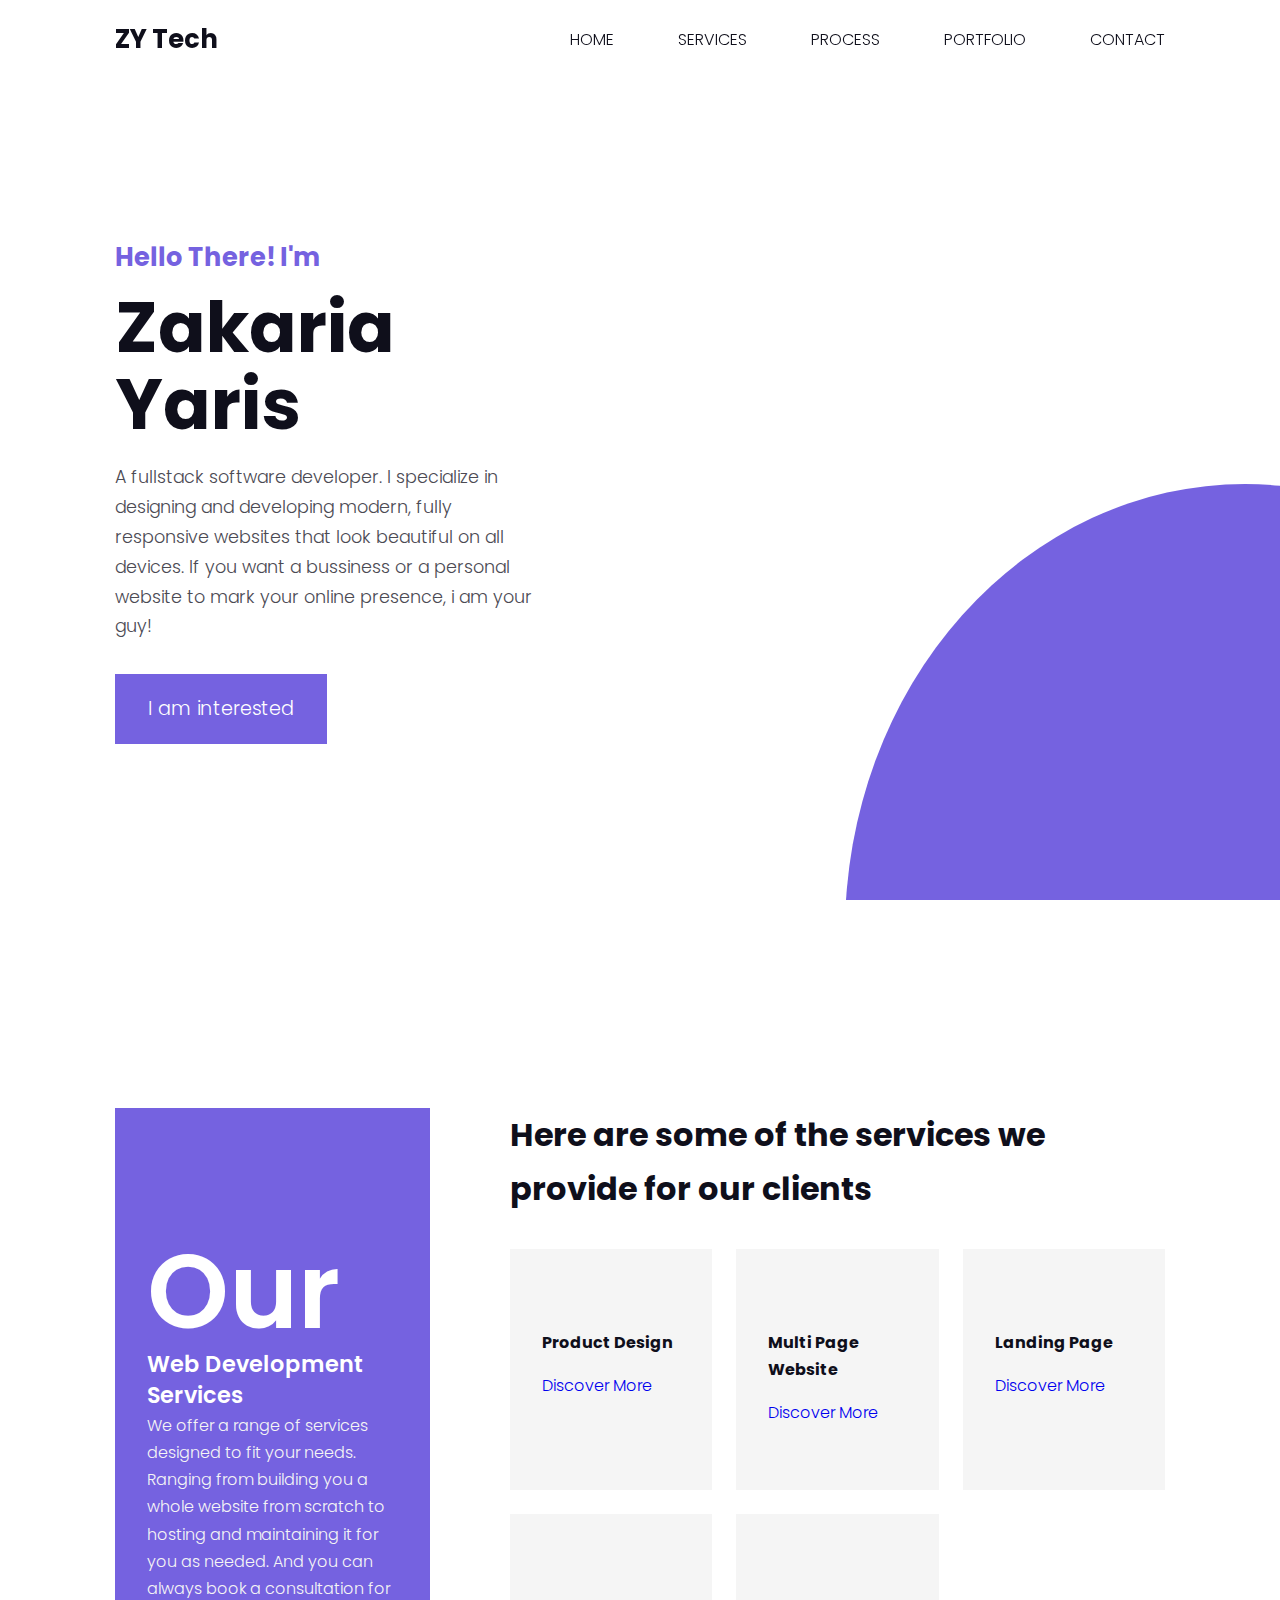
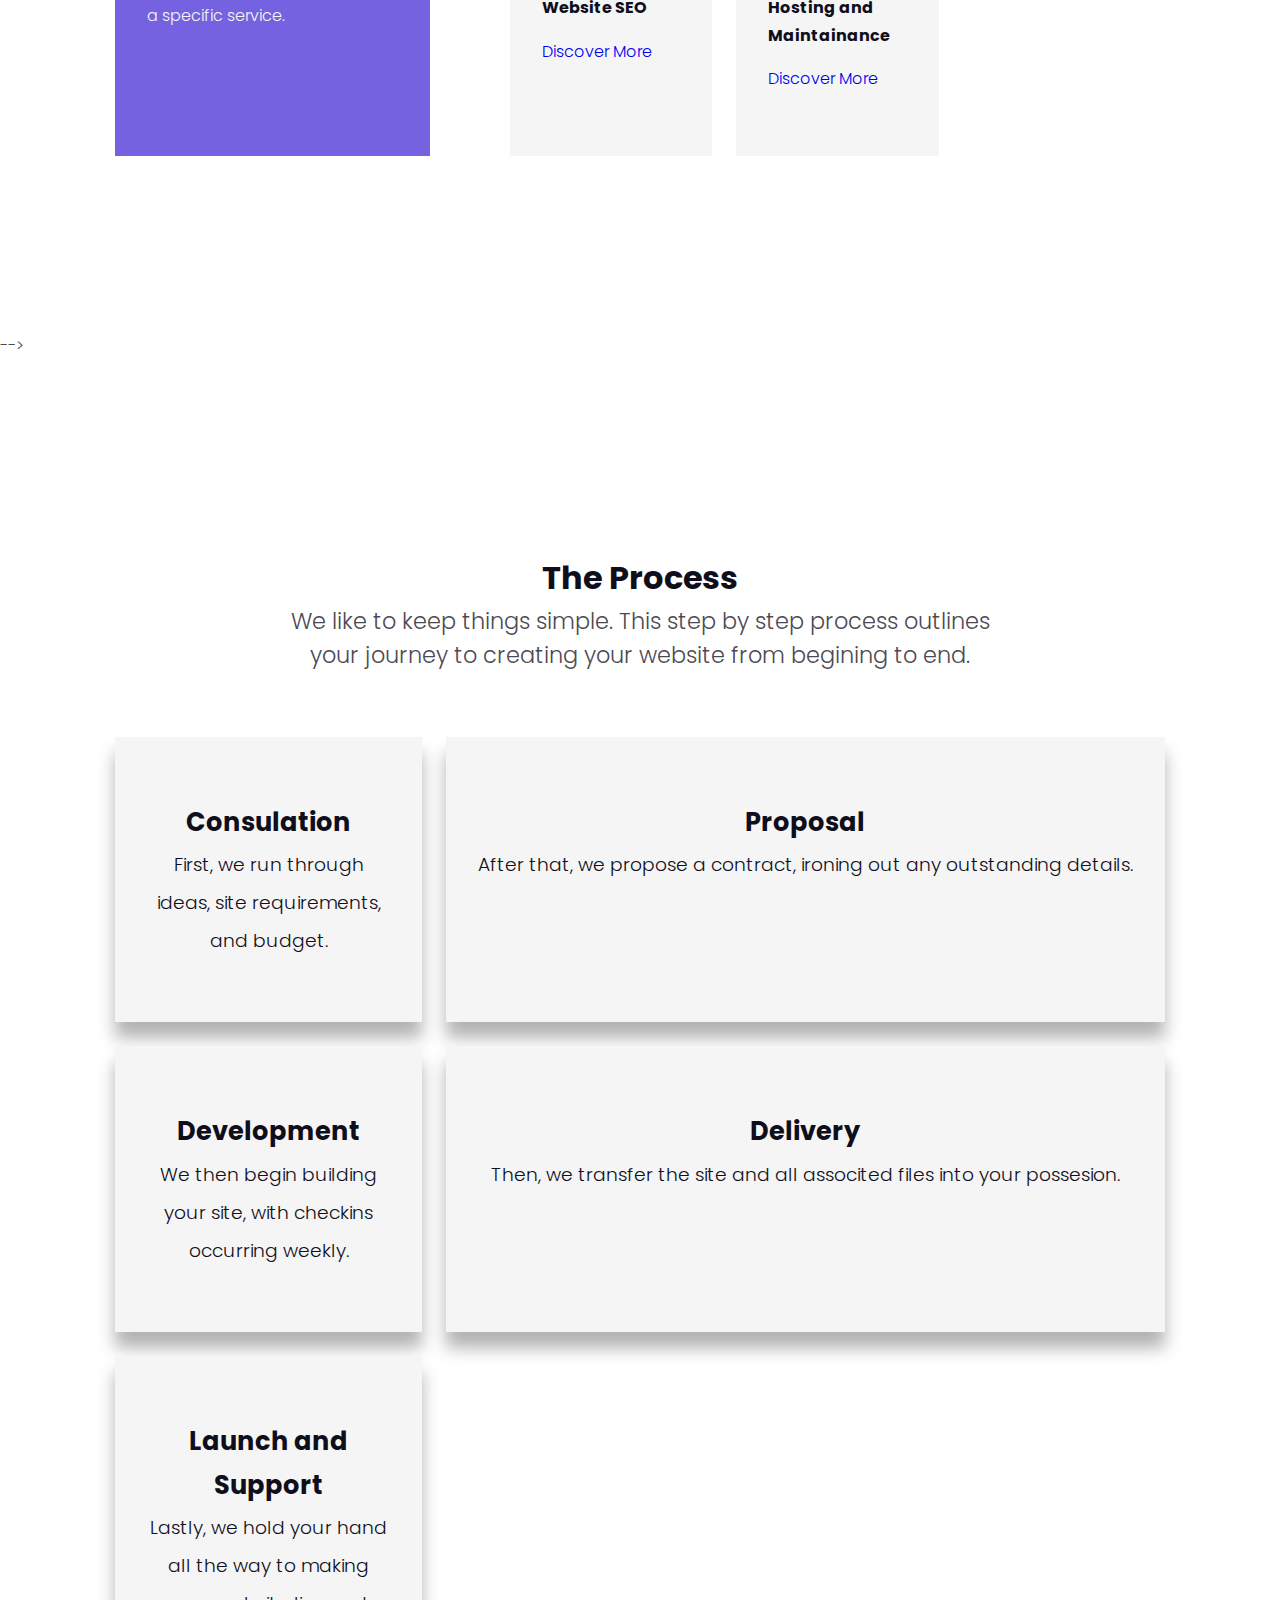
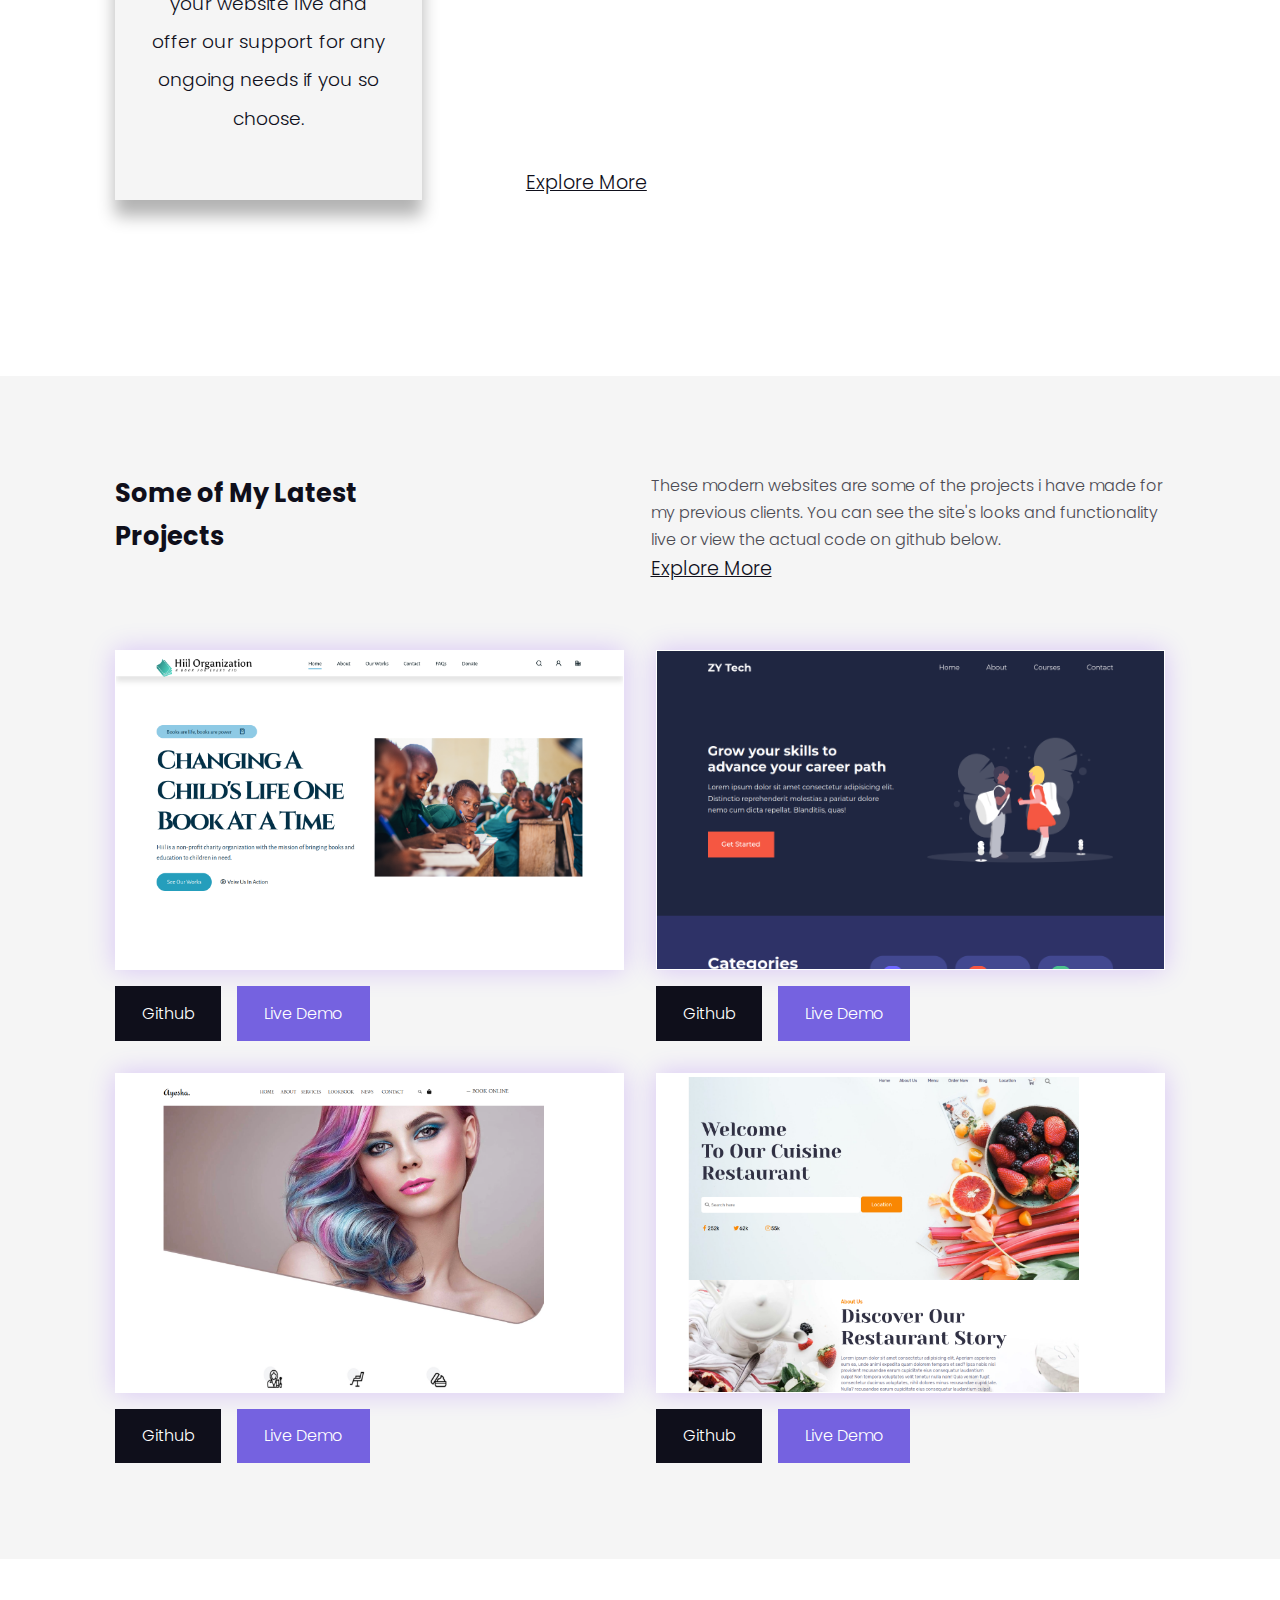
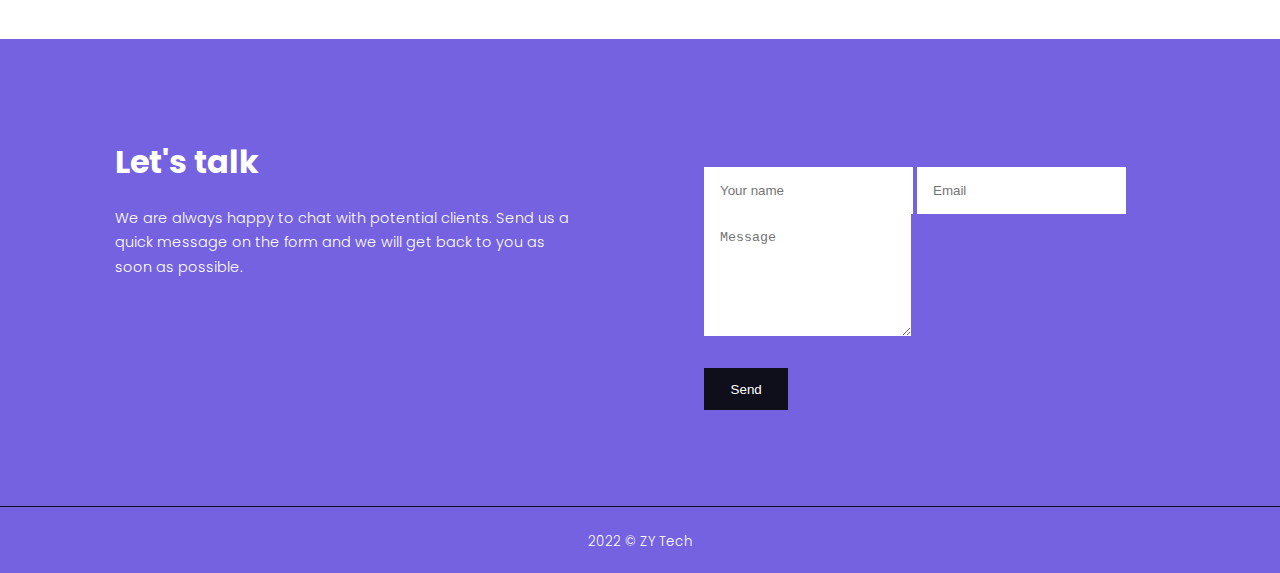
==== commit 2d266384: "contact form inputs fix" ====
--- a/index.html
+++ b/index.html
@@ -20,7 +20,7 @@
     <!-- STYLESHEET -->
     <link rel="stylesheet" href="css/style.css">
     <title>Zakariya</title>
-</head>
+    </head>
     <body>
         <nav>
             <div class="container nav__container">
@@ -42,8 +42,6 @@
         </nav>
 
         <!-- ================ END NAVBAR SECTION ================ -->
-
-
 
         <header>
             <div class="container header__container">
@@ -105,31 +103,31 @@
                         <div class="service__card">
                             <span class="service__card-icon"><i class="uil uil-layers-alt"></i></span>
                             <h5>Product Design</h5>
-                            <a href="services.html">Discover More <i class="uil uil-arrow-right"></i></a>
+                            <a href="services.html#product__design">Discover More <i class="uil uil-arrow-right"></i></a>
                         </div>
 
                         <div class="service__card">
                             <span class="service__card-icon"><i class="uil uil-copy"></i></i></span>
                             <h5>Multi Page Website</h5>
-                            <a href="#">Discover More <i class="uil uil-arrow-right"></i></a>
+                            <a href="services.html#multi-page-website">Discover More <i class="uil uil-arrow-right"></i></a>
                         </div>
 
                         <div class="service__card">
                             <span class="service__card-icon"><i class="uil uil-layers"></i></span>
                             <h5>Landing Page</h5>
-                            <a href="#">Discover More <i class="uil uil-arrow-right"></i></a>
+                            <a href="services.html#landing-page">Discover More <i class="uil uil-arrow-right"></i></a>
                         </div>
 
                         <div class="service__card">
                             <span class="service__card-icon"><i class="uil uil-window"></i></span>
                             <h5>Website SEO</h5>
-                            <a href="#">Discover More <i class="uil uil-arrow-right"></i></a>
+                            <a href="services.html#website-seo">Discover More <i class="uil uil-arrow-right"></i></a>
                         </div>
 
                         <div class="service__card">
                             <span class="service__card-icon"><i class="uil uil-server"></i></span>
                             <h5>Hosting and Maintainance</h5>
-                            <a href="#">Discover More <i class="uil uil-arrow-right"></i></a>
+                            <a href="services.html#hosting">Discover More <i class="uil uil-arrow-right"></i></a>
                         </div>
 
                     </div>
@@ -192,7 +190,7 @@
                         </small>
                     </div>
 
-                    <a href="process.html">Explore More <i class="uil uil-arrow-right"></i></a>
+                    <a href="index.html#contact">Explore More <i class="uil uil-arrow-right"></i></a>
                 </div>
 
             </div>
@@ -213,7 +211,7 @@
                             for my previous clients. You can see the site's looks and functionality
                             live or view the actual code on github below.
                         </p>
-                        <a href="#">Explore More <i class="uil uil-arrow-right"></i></a>
+                        <a href="projects.html">Explore More <i class="uil uil-arrow-right"></i></a>
                     </div>
                 </div>
 
@@ -283,9 +281,12 @@
                 </div>
 
                 <form action="https://formspree.io/f/mrgjlepg" method="post">
-                    <input type="text" name="name" placeholder="Your name" required>
-                    <input type="email" name="email" placeholder="Email" required>
-                    <textarea name="message" rows="6" placeholder="Message" required></textarea>
+                    <div class="contact__form-inputs">
+                        <input type="text" name="name" placeholder="Your name" required>
+                        <input type="email" name="email" placeholder="Email" required>
+                        <textarea name="message" rows="6" placeholder="Message" required></textarea>
+                    </div>
+                    
                     <button class="btn" type="submit">Send <i class="uil uil-arrow-right"></i></button>
                 </form>
             </div>
--- a/css/style.css
+++ b/css/style.css
@@ -887,4 +887,8 @@
     section#contact .contact__socials {
         justify-content: center;
     }
-}
+
+    .contact__form-inputs > *, .contact__container .btn {
+        margin-top: 1rem;
+    }
+}
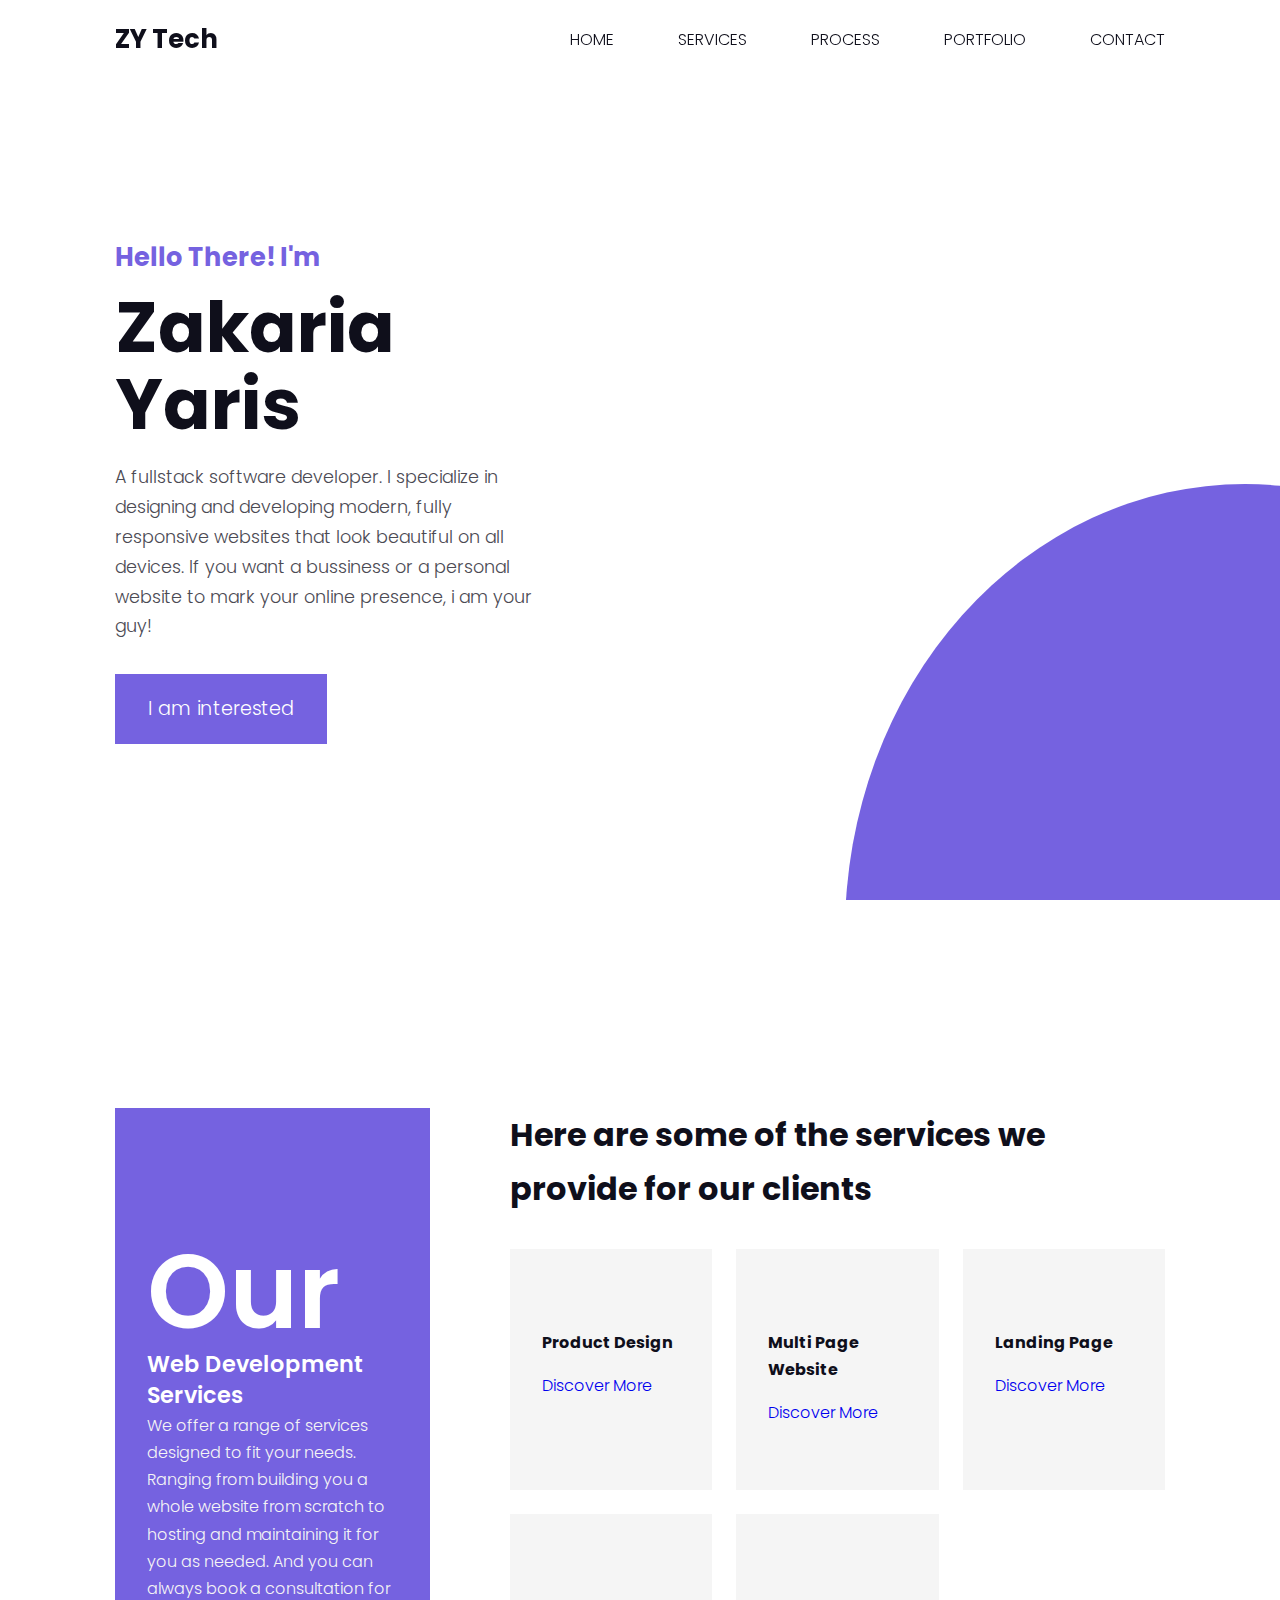
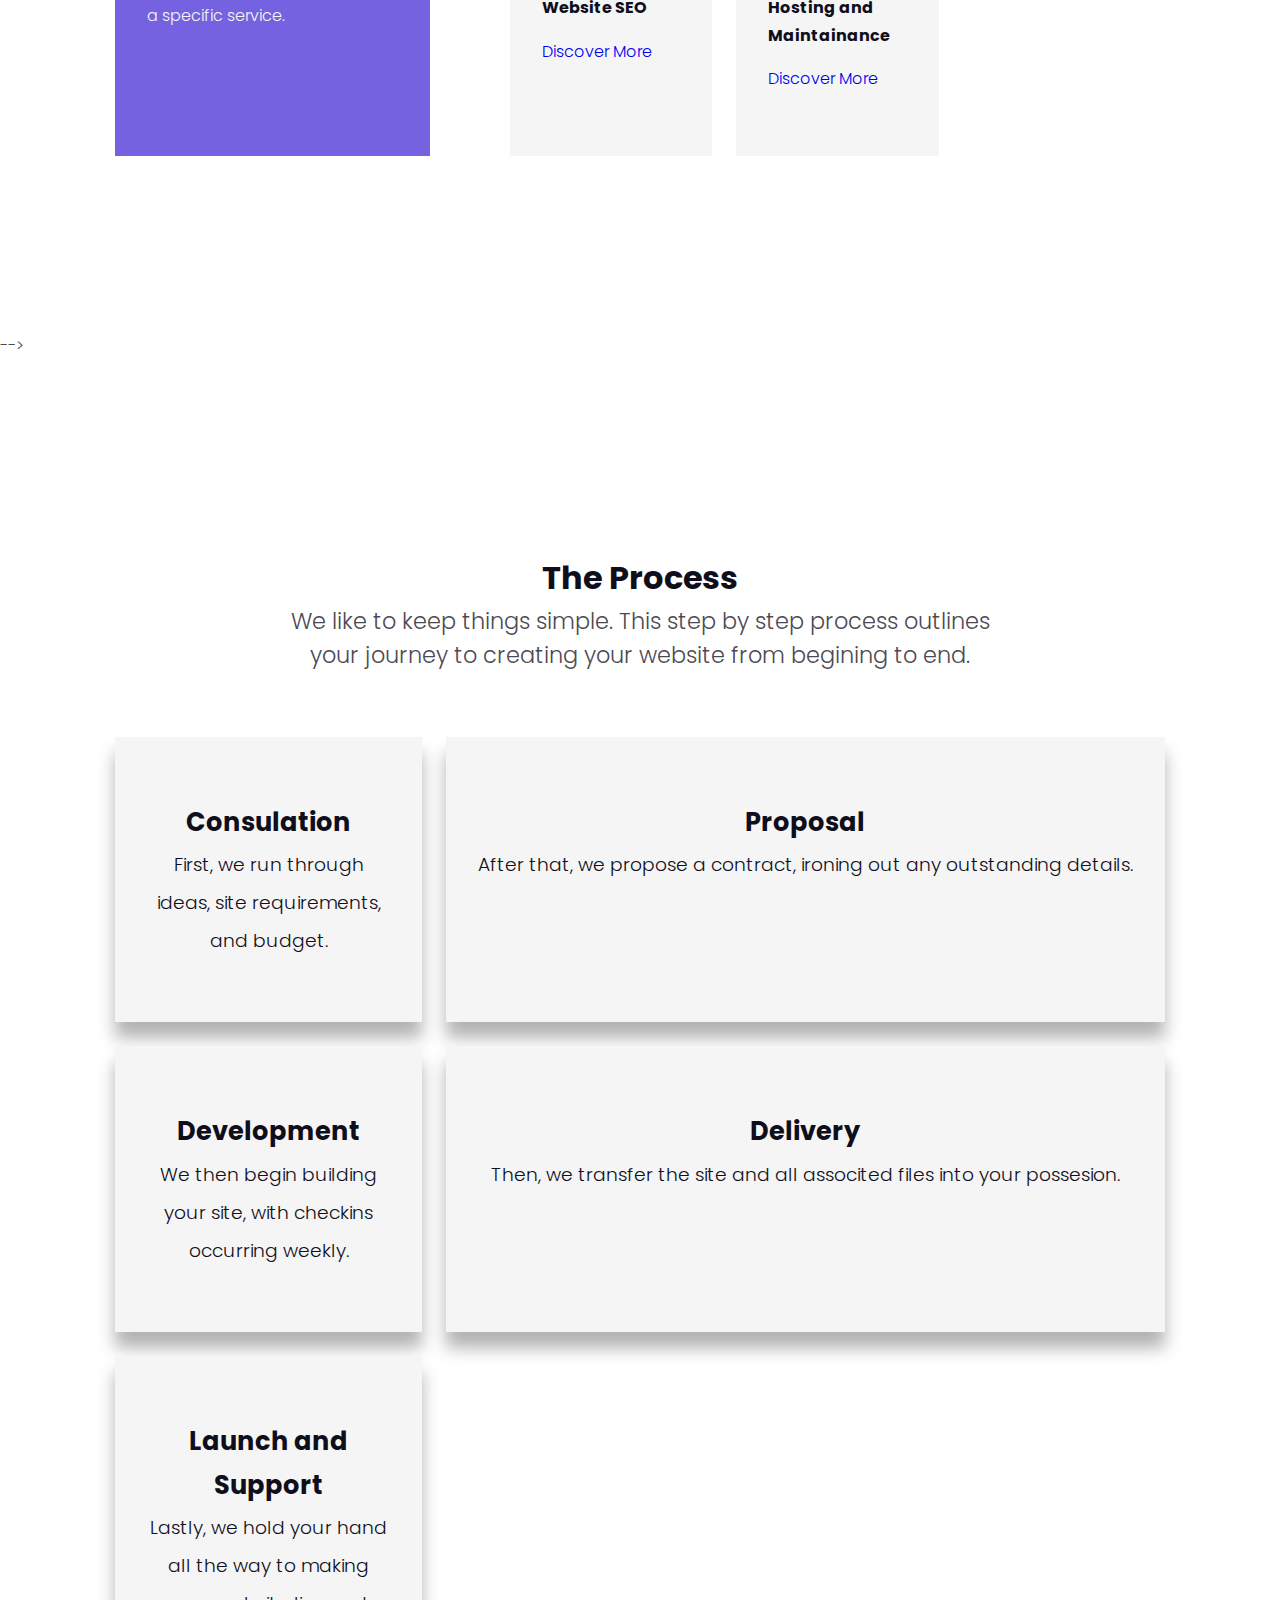
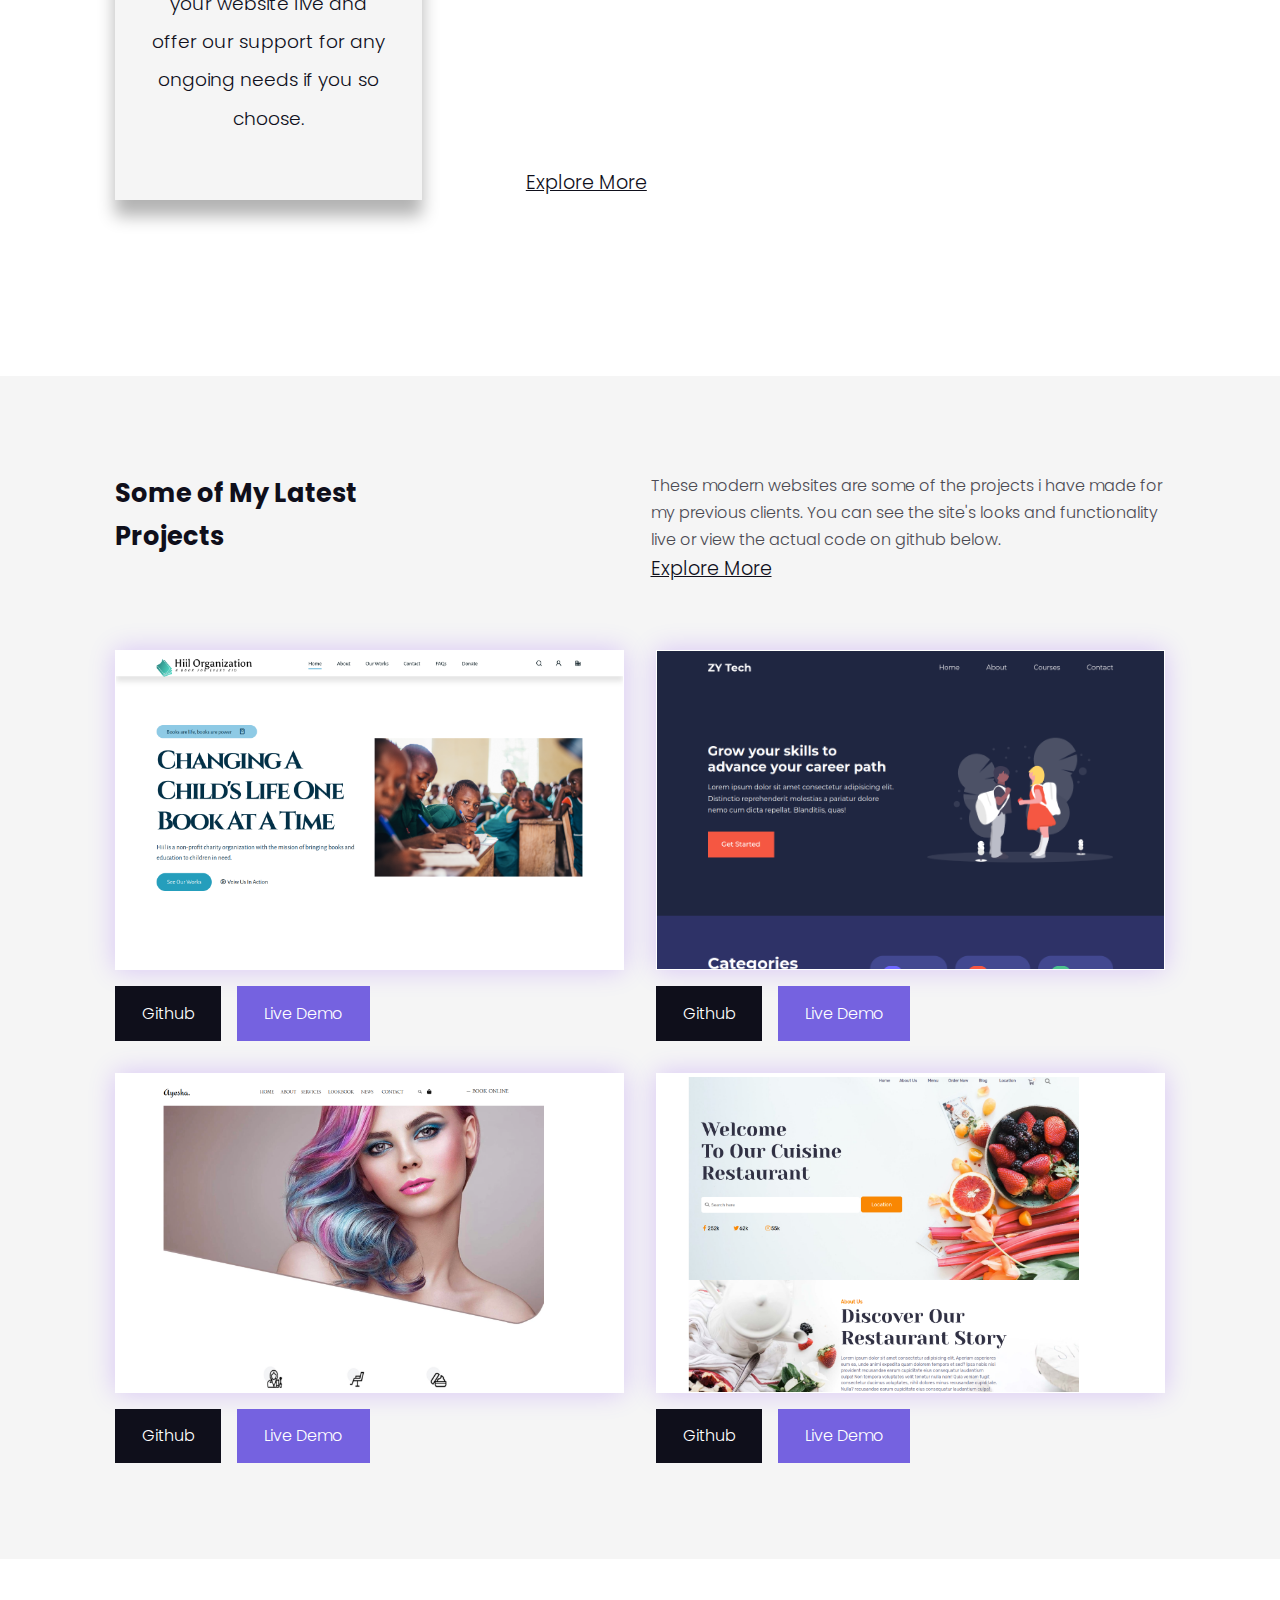
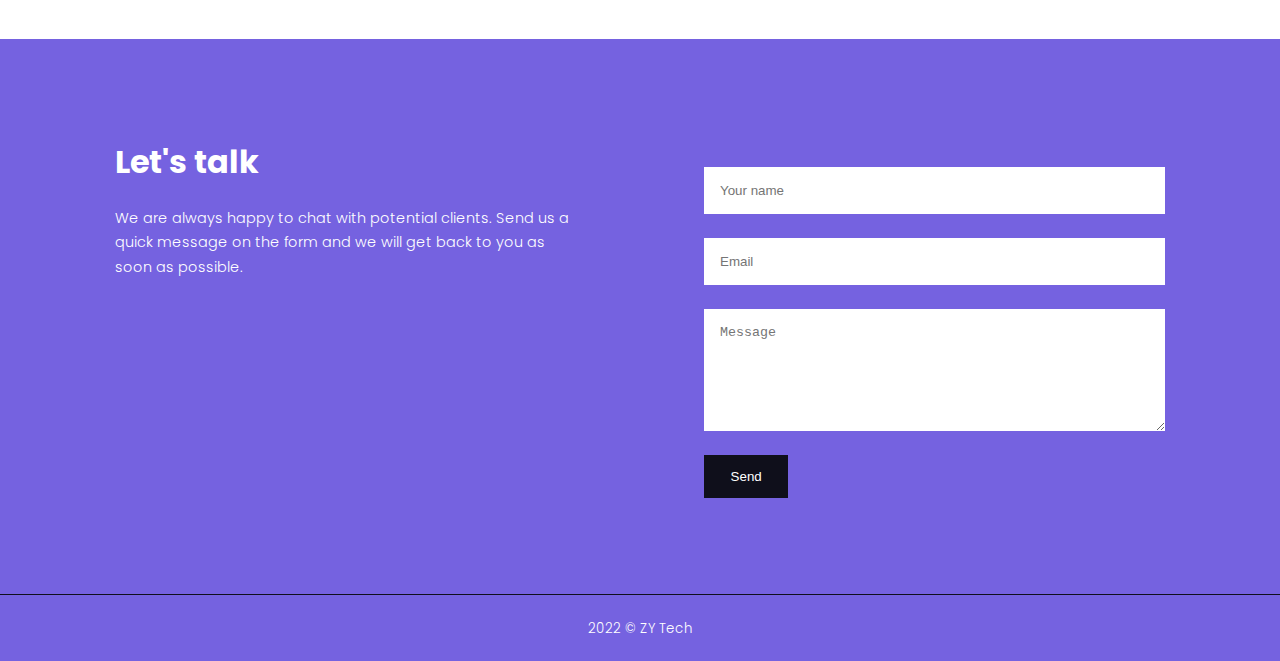
==== commit b3c54264: "contact inputs" ====
--- a/index.html
+++ b/index.html
@@ -281,11 +281,9 @@
                 </div>
 
                 <form action="https://formspree.io/f/mrgjlepg" method="post">
-                    <div class="contact__form-inputs">
-                        <input type="text" name="name" placeholder="Your name" required>
-                        <input type="email" name="email" placeholder="Email" required>
-                        <textarea name="message" rows="6" placeholder="Message" required></textarea>
-                    </div>
+                    <input type="text" name="name" placeholder="Your name" required>
+                    <input type="email" name="email" placeholder="Email" required>
+                    <textarea name="message" rows="6" placeholder="Message" required></textarea>
                     
                     <button class="btn" type="submit">Send <i class="uil uil-arrow-right"></i></button>
                 </form>
--- a/css/style.css
+++ b/css/style.css
@@ -888,7 +888,15 @@
         justify-content: center;
     }
 
-    .contact__form-inputs > *, .contact__container .btn {
+    /* .contact__form-inputs > *, .contact__container .btn {
         margin-top: 1rem;
-    }
-}
+    } */
+
+    /* form input, form textarea, form .btn {
+        margin-top: 1rem;
+    } */
+
+    form > * {
+        margin-top: 1rem;
+    }
+}
